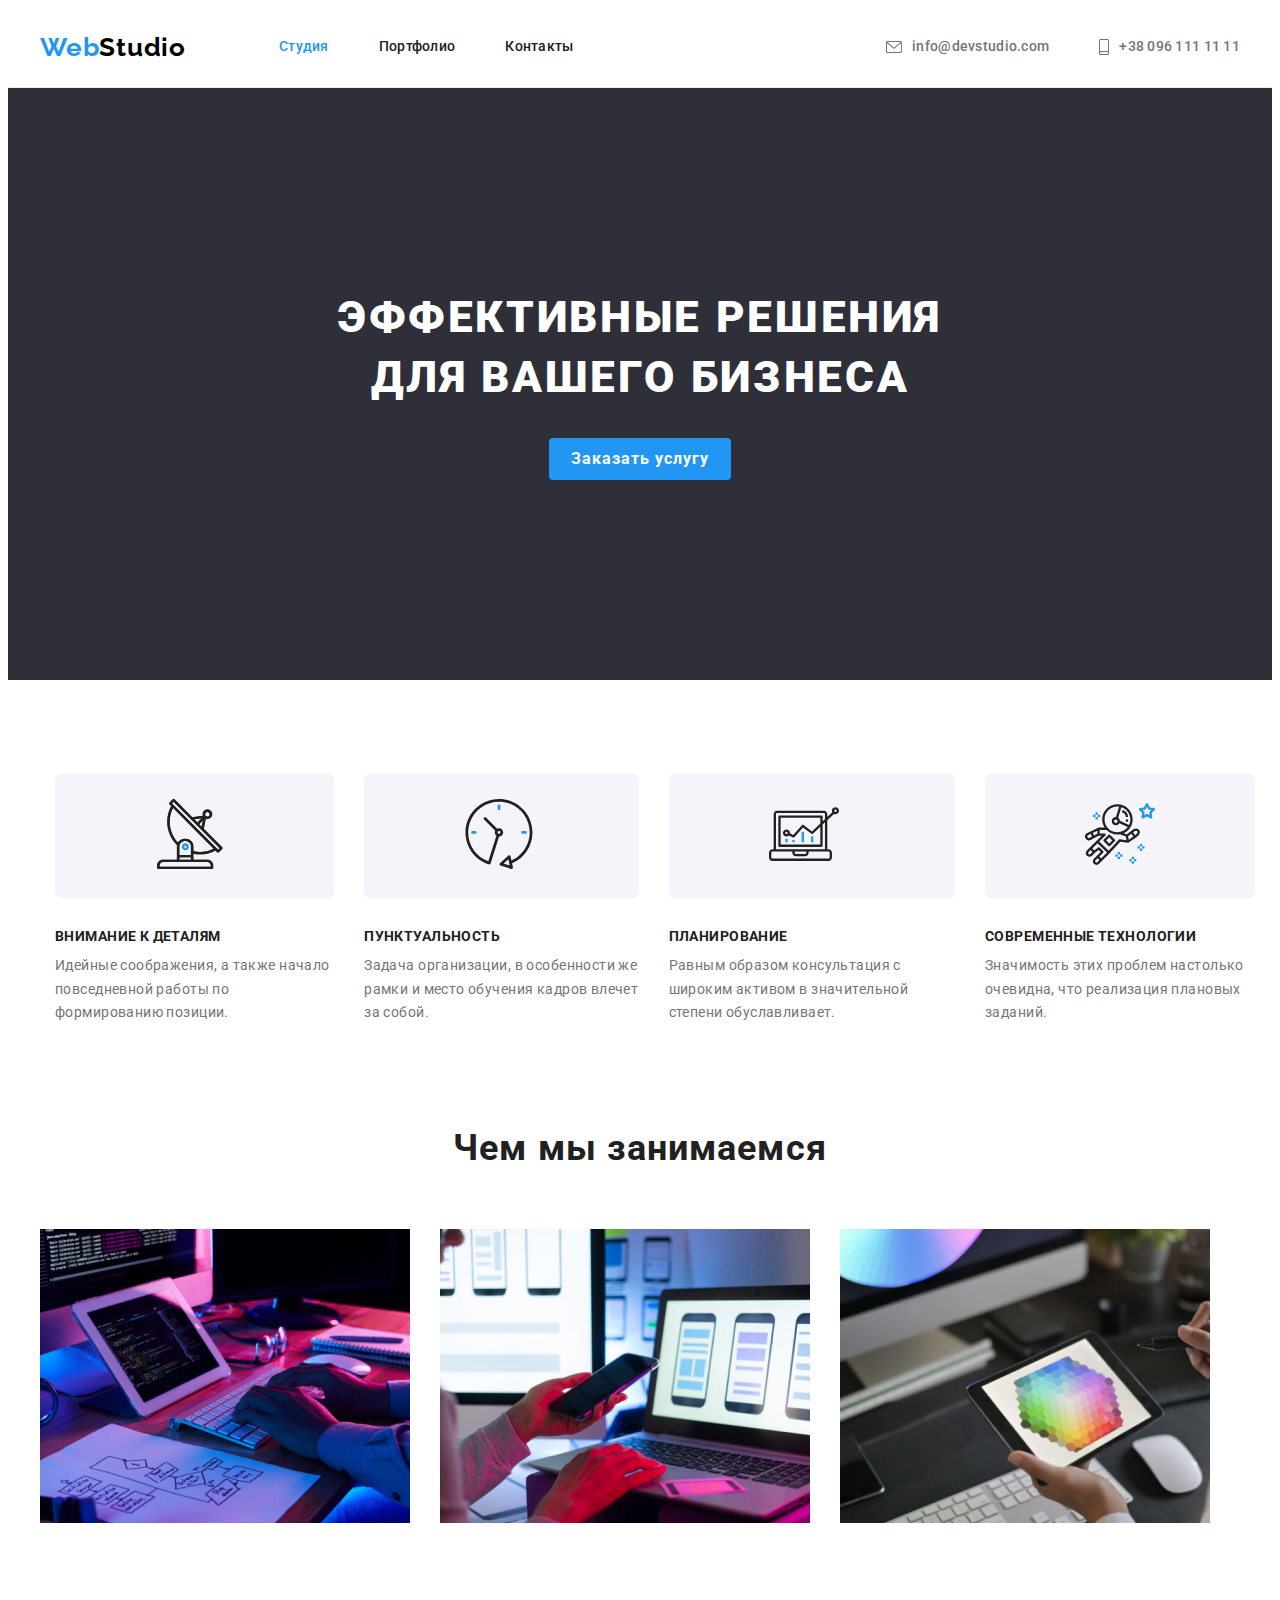
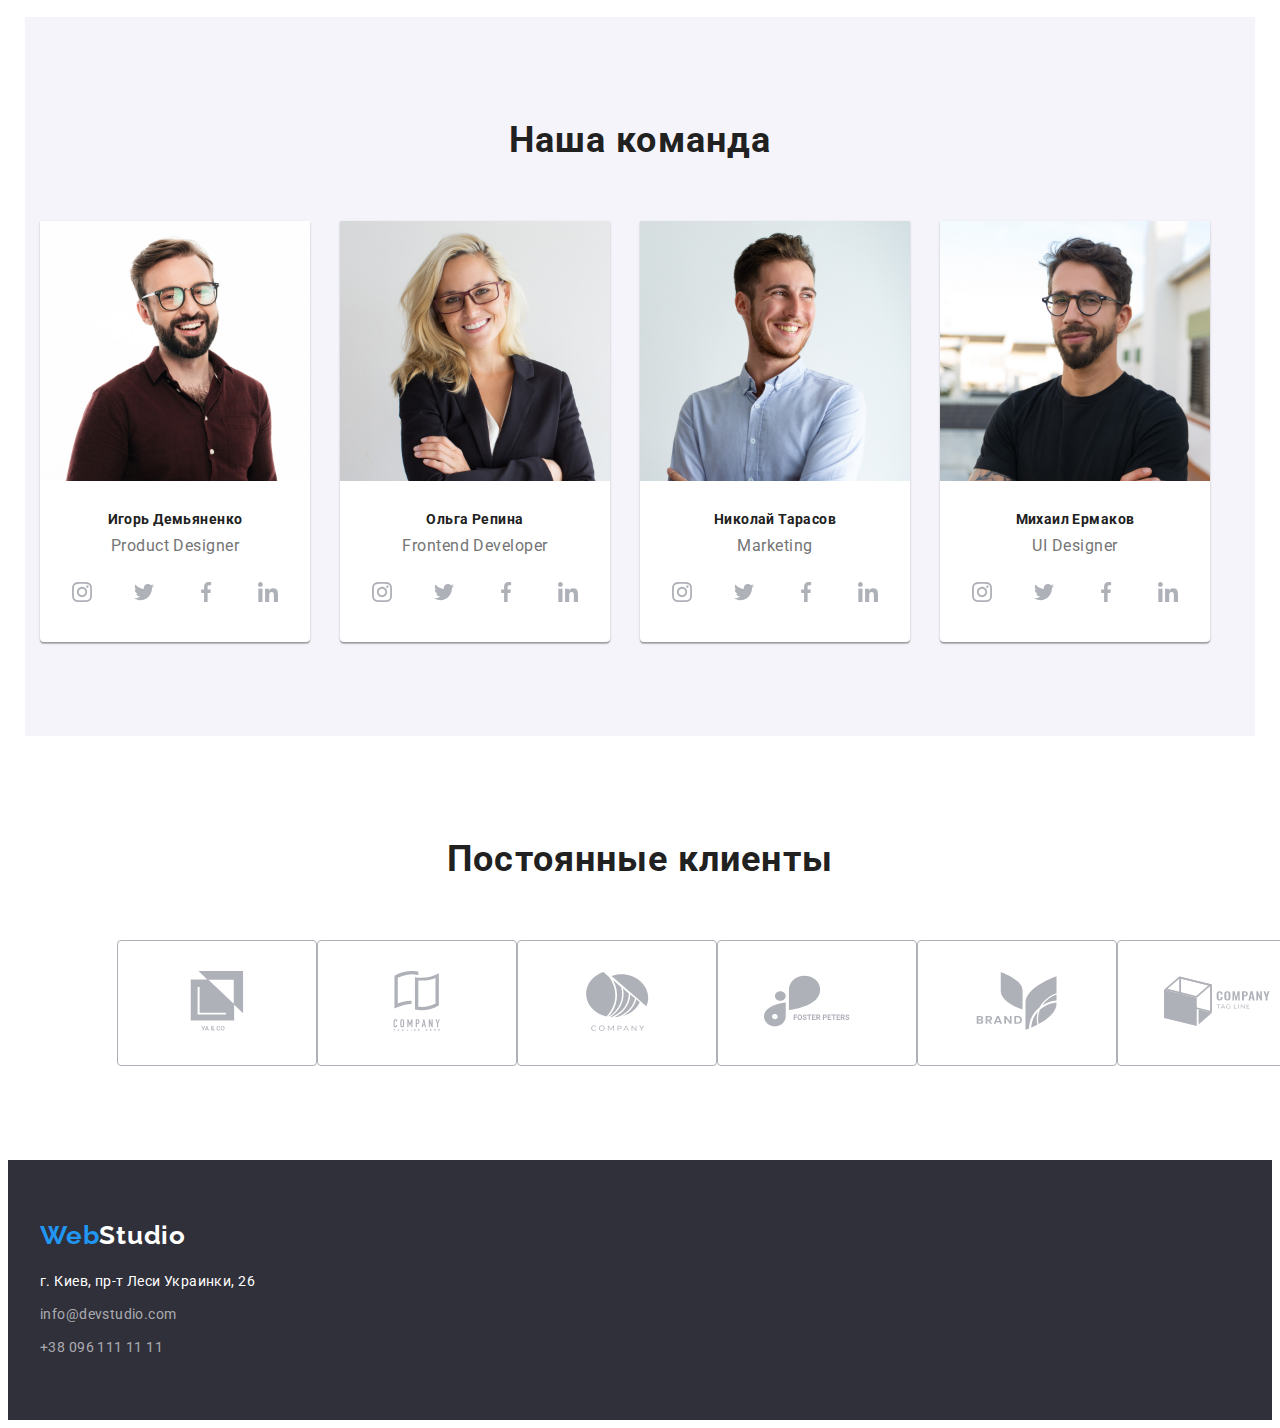
==== index.html @ 999c258c "24.05 Clients well" ====
<!DOCTYPE html>
<html lang="ru">
<head>
    <meta charset="UTF-8"/>
    <title>Test</title>
    <link
            rel="stylesheet"
            href="https://cdnjs.cloudflare.com/ajax/libs/modern-normalize/1.0.0/modern-normalize.min.css"
            integrity="sha512-ISS7cAi1PEhQ8jnbJpJZMd29NlhNj4AWYyLOSp2CE/CsHxTCu+r+t0D2yoJudVrd0/8fTVPUVDzY5Tvli75u/g=="
            crossorigin="anonymous"
    />
    <!-- Raleway and  Roboto-->
    <link rel="preconnect" href="https://fonts.gstatic.com">
    <link href="https://fonts.googleapis.com/css2?family=Raleway:wght@700&family=Roboto:wght@400;500;700;900&display=swap"
          rel="stylesheet">
    <link href="./css/style.css" rel="stylesheet"/>
</head>
<body>
<!--==============================HEADER===========================================-->
<!--<div class="first-background">-->
<header>
    <div class="header-flex container">
        <!--    <nav>-->
        <nav class="logo-and-nav">
            <a href="index.html" class="logo link">Web<span class="studio">Studio</span></a>
            <ul class="nav-ul">
                <li class="nav-ul-li">
                    <a href="" class="head link active">Студия</a>
                </li>
                <li class="nav-ul-li">
                    <a href="portfolio.html" class="head link">Портфолио</a>
                </li>
                <li class="nav-ul-li">
                    <a href="" class="head link">Контакты</a>
                </li>
            </ul>
        </nav>
        <!--    </nav>-->
        <ul class="ul-mail">
            <li class="nav-ul-li">
                <svg class="icon-m10" width="16" height="12">
                    <use href="./images/sprite.svg#icon-envelope"></use>
                </svg>
                <a href="mailto:info@devstudio.com" class="info link a-mail">
                    info@devstudio.com
                </a>
            </li>
            <li class="nav-ul-li">
                <svg class="icon-m10" width="10" height="16">
                    <use href="./images/sprite.svg#icon-smartphone"></use>
                </svg>
                <a href="tel:+38961111111" class="info link a-mob">
                    +38 096 111 11 11</a>
            </li>
        </ul>
    </div>
</header>
<!--==============================HEADER END===========================================-->
<!--==================================MAIN=============================================-->
<main>
    <section class="osnovnaya">
        <h1 class="osnovnaya-h1">ЭФФЕКТИВНЫЕ РЕШЕНИЯ ДЛЯ ВАШЕГО БИЗНЕСА</h1>
        <button class="button-osnov" type="button">Заказать услугу</button>
    </section>
        <section class="sec-chem-mi first-background container">
<!--            <div class="first-background pad">-->
            <ul class="chem-mi-ul container">
                <li class="chem-mi-li">
                    <div class="chem-mi-li-svg">
                    <svg width="70" height="70">
                        <use href="./images/sprite.svg#icon-antenna"></use>
                    </svg>
                    </div>
                    <h3 class="chem-mi-h3">Внимание к деталям</h3>
                    <p class="h3-text">
                        Идейные соображения, а также начало повседневной работы по
                        формированию позиции.
                    </p>
                </li>
                <li class="chem-mi-li">
                    <div class="chem-mi-li-svg">
                        <svg width="70" height="70">
                            <use href="./images/sprite.svg#icon-clock"></use>
                        </svg>
                    </div>
                    <h3 class="chem-mi-h3">Пунктуальность</h3>
                    <p class="h3-text">
                        Задача организации, в особенности же рамки и место обучения кадров
                        влечет за собой.
                    </p>
                </li>
                <li class="chem-mi-li">
                    <div class="chem-mi-li-svg">
                        <svg width="70" height="70">
                            <use href="./images/sprite.svg#icon-diagram"></use>
                        </svg>
                    </div>
                    <h3 class="chem-mi-h3">Планирование</h3>
                    <p class="h3-text">
                        Равным образом консультация с широким активом в значительной степени
                        обуславливает.
                    </p>
                </li>
                <li class="chem-mi-li">
                    <div class="chem-mi-li-svg">
                        <svg width="70" height="70">
                            <use href="./images/sprite.svg#icon-astronaut"></use>
                        </svg>
                    </div>
                    <h3 class="chem-mi-h3">Современные технологии</h3>
                    <p class="h3-text">
                        Значимость этих проблем настолько очевидна, что реализация плановых
                        заданий.
                    </p>
                </li>
            </ul>
        </section>
        <section class="o-rabote container">
            <h2 class="o-rabote-h2">Чем мы занимаемся</h2>
            <ul class="o-rabote-ul">
                <li class="o-rabote-li">
                    <img src="images/rab-1.jpg" alt="рабочий стол" width="370"/>
                </li>
                <li class="o-rabote-li">
                    <img src="images/rab-2.jpg" alt="мобильный" width="370"/>
                </li>
                <li class="o-rabote-li">
                    <img src="images/rab-3.jpg" alt="планшет" width="370"/>
                </li>
            </ul>
        </section>
    <section class="nasha-komanda container">
        <h2>Наша команда</h2>
        <ul class="nasha-komanda-ul">
            <li class="nasha-komanda-li">
                <img class="komanda-img" src="images/img%20(5).jpg" alt="1" width="270"/>
                <div class="nasha-komanda-li-div">
                    <h3 class="nasha-komanda-h3">Игорь Демьяненко</h3>
                    <p class="proffesia">Product Designer</p>
                    <div class="div-logo-link">
                        <a class="a-logo-link" href="">
                        <svg class="logo-link" width="20" height="20">
                            <use href="./images/sprite.svg#icon-instagram"></use>
                        </svg>
                        </a>
                        <a class="a-logo-link" href="">
                        <svg class="logo-link" width="20" height="20">
                            <use href="./images/sprite.svg#icon-twitter"></use>
                        </svg>
                        </a>
                        <a class="a-logo-link" href="">
                        <svg class="logo-link" width="20" height="20">>
                            <use href="./images/sprite.svg#icon-facebook"></use>
                        </svg>
                        </a>
                        <a class="a-logo-link" href="">
                        <svg class="logo-link" width="20" height="20">>
                            <use href="./images/sprite.svg#icon-linkedin"></use>
                        </svg>
                        </a>
                    </div>
                </div>
            </li>
            <li class="nasha-komanda-li">
                <img class="komanda-img" src="images/img%20(6).jpg" alt="2" width="270"/>
                <div class="nasha-komanda-li-div">
                    <h3 class="nasha-komanda-h3">Ольга Репина</h3>
                    <p class="proffesia">Frontend Developer</p>
                    <div class="div-logo-link">
                        <a class="a-logo-link" href="">
                            <svg class="logo-link" width="20" height="20">
                                <use href="./images/sprite.svg#icon-instagram"></use>
                            </svg>
                        </a>
                        <a class="a-logo-link" href="">
                            <svg class="logo-link" width="20" height="20">
                                <use href="./images/sprite.svg#icon-twitter"></use>
                            </svg>
                        </a>
                        <a class="a-logo-link" href="">
                            <svg class="logo-link" width="20" height="20">>
                                <use href="./images/sprite.svg#icon-facebook"></use>
                            </svg>
                        </a>
                        <a class="a-logo-link" href="">
                            <svg class="logo-link" width="20" height="20">>
                                <use href="./images/sprite.svg#icon-linkedin"></use>
                            </svg>
                        </a>
                    </div>
                </div>
            </li>
            <li class="nasha-komanda-li">
                <img class="komanda-img" src="images/img%20(7).jpg" alt="3" width="270px"/>
                <div class="nasha-komanda-li-div">
                    <h3 class="nasha-komanda-h3">Николай Тарасов</h3>
                    <p class="proffesia">Marketing</p>
                    <div class="div-logo-link">
                        <a class="a-logo-link" href="">
                            <svg class="logo-link" width="20" height="20">
                                <use href="./images/sprite.svg#icon-instagram"></use>
                            </svg>
                        </a>
                        <a class="a-logo-link" href="">
                            <svg class="logo-link" width="20" height="20">>
                                <use href="./images/sprite.svg#icon-twitter"></use>
                            </svg>
                        </a>
                        <a class="a-logo-link" href="">
                            <svg class="logo-link" width="20" height="20">
                                <use href="./images/sprite.svg#icon-facebook"></use>
                            </svg>
                        </a>
                        <a class="a-logo-link" href="">
                            <svg class="logo-link" width="20" height="20">>
                                <use href="./images/sprite.svg#icon-linkedin"></use>
                            </svg>
                        </a>
                    </div>
                </div>
            </li>
            <li class="nasha-komanda-li">
                <img class="komanda-img" src="images/img%20(8).jpg" alt="4" width="270px"/>
                <div class="nasha-komanda-li-div">
                    <h3 class="nasha-komanda-h3">Михаил Ермаков</h3>
                    <p class="proffesia">UI Designer</p>
                    <ul class="div-logo-link">
                        <li>
                        <a class="a-logo-link" href="">
                            <svg class="logo-link" width="20" height="20">
                                <use href="./images/sprite.svg#icon-instagram"></use>
                            </svg>
                        </a>
                        </li>
                        <li>
                        <a class="a-logo-link" href="">
                            <svg class="logo-link" width="20" height="20">>
                                <use href="./images/sprite.svg#icon-twitter"></use>
                            </svg>
                        </a>
                        </li>
                        <li>
                        <a class="a-logo-link" href="">
                            <svg class="logo-link" width="20" height="20">>
                                <use href="./images/sprite.svg#icon-facebook"></use>
                            </svg>
                        </a>
                        </li>
                        <li>
                        <a class="a-logo-link" href="">
                            <svg class="logo-link" width="20" height="20">>
                                <use href="./images/sprite.svg#icon-linkedin"></use>
                            </svg>
                        </a>
                        </li>
                    </ul>
                </div>
            </li>
        </ul>
    </section>
<!--========================Klienti===========================================    -->
    <section class="klienti">
        <h2>
            Постоянные клиенты
        </h2>
        <ul class="ul-klienti container">
            <li class="li-klienti">
                <a class="a-klienti" href="#">
                    <svg class="klient-svg" width="106" height="60">
                        <use href="./images/sprite.svg#icon-group"></use>
                    </svg>
                </a>
            </li>
            <li class="li-klienti">
                <a class="a-klienti" href="#">
                    <svg class="klient-svg" width="106" height="60">
                        <use href="./images/sprite.svg#icon-group-1"></use>
                    </svg>
                </a>
            </li>
            <li class="li-klienti">
                <a class="a-klienti" href="#">
                    <svg class="klient-svg" width="106" height="60">
                        <use href="./images/sprite.svg#icon-group-2"></use>
                    </svg>
                </a>
            </li>
            <li class="li-klienti">
                <a class="a-klienti" href="#">
                    <svg class="klient-svg" width="106" height="60">
                        <use href="./images/sprite.svg#icon-group-3"></use>
                    </svg>
                </a>
            </li>
            <li class="li-klienti">
                <a class="a-klienti" href="#">
                    <svg class="klient-svg" width="106" height="60">
                        <use href="./images/sprite.svg#icon-group-4"></use>
                    </svg>
                </a>
            </li>
            <li class="li-klienti">
                <a class="a-klienti" href="#">
                    <svg class="klient-svg" width="106" height="60">
                        <use href="./images/sprite.svg#icon-group-5"></use>
                    </svg>
                </a>
            </li>
        </ul>
    </section>
</main>
<!--==================================MAIN END=============================================-->
<!--===================================FOOTER==============================================-->
<footer>
    <div class="div-footer container">
        <a href="index.html" class="logo-foot link footer">Web<span class="studio-white">Studio</span></a>
        <address>г. Киев, пр-т Леси Украинки, 26</address>
        <ul>
            <li class="foot-a">
                <a class="mail link" href="mailto:info@devstudio.com">info@devstudio.com</a>
            </li>
            <li>
                <a class="tel link" href="tel:+38961111111">+38 096 111 11 11</a>
            </li>
        </ul>
    </div>
</footer>
<!--===================================FOOTER=END==========================================-->
</body>
</html>
---- css/style.css ----
:root {
    --sec-color: #212121;
    --hov-blue-color: #2196F3;
    --ther-white-color: #ffffff;
    --back-grey-color: #757575;
    --upper-text-transform: uppercase;
}

body {
    font-family: 'Roboto', sans-serif;
    color: var(--back-grey-color);
}

.first-background {
    background-color: var(--ther-white-color);
}

li {
    list-style-type: none;
}

h1,
h2,
h3,
p,
ul {
    margin: 0;
}

ul {
    padding-left: 0;
}

img {
    display: block;
}

.container {
    width: 1200px;
    margin-right: auto;
    margin-left: auto;
    padding: 0 15px;
}

.link {
    text-decoration: none;
}

.studio-white {
    color: var(--ther-white-color);
}

.border {
    border: 1px solid #ECECEC;
}

.border-main {
    width: 1600px;
    background-color: var(--ther-white-color);
}

/*Header*/
/*FLEX Header*/
header {
    background-color: var(--ther-white-color);
    border-bottom: 1px solid #ECECEC;
    padding: 24px 0;
}

.header-flex {
    display: flex;
    align-items: center;
}

.logo-and-nav {
    display: flex;
    align-items: center;
}

.nav-ul {
    display: flex;
}

.nav-ul-li:not(:last-child) {
    margin-right: 50px;
}
.nav-ul-li{
    display: flex;
    align-items: center;
    fill:currentColor;
}
.nav-ul-li:hover{
    fill: var(--hov-blue-color);
}
.icon-m10{
    margin-right: 10px;
}

.ul-mail {
    display: flex;
    margin-left: auto;
}


/*END Flex Header*/
.logo {
    font-family: Raleway;
    font-weight: bold;
    font-size: 26px;
    line-height: 1.19;
    letter-spacing: 0.03em;
    color: #2196F3;
    margin-right: 93px;
}

.studio {
    font-weight: bold;
    font-size: 26px;
    line-height: 1.19;
    letter-spacing: 0.03em;
    color: black;
}

.head {
    font-weight: 500;
    font-size: 14px;
    line-height: 1.14;
    letter-spacing: 0.02em;
    color: var(--sec-color);
}

.head:hover,
.head:focus {
    color: #2196F3;
}

.info {
    font-weight: 500;
    font-size: 14px;
    line-height: 1.14;
    letter-spacing: 0.02em;
    color: var(--back-grey-color);
}

.info:hover,
.info:focus {
    color: #2196F3;
}

/*main*/
.osnovnaya {
    background-image: url("../images/overlay.png"),url(../images/hero-back.jpg);
    background-color: #2F303A;
    max-width: 1600px;
    text-align: center;
    padding: 200px 0;
    margin-left: auto;
    margin-right: auto;
}

.osnovnaya-h1 {
    width: 696px;
    margin: 0 auto 30px auto;
    font-size: 44px;
    font-weight: 900;
    line-height: 1.36;
    letter-spacing: 0.06em;
    text-align: center;
    color: var(--ther-white-color);
}

h2 {
    font-weight: bold;
    font-size: 36px;
    line-height: 1.66;
    letter-spacing: 0.03em;
    color: var(--sec-color);
}

h3 {
    font-weight: bold;
    font-size: 14px;
    line-height: 16px;
    letter-spacing: 0.03em;
    color: var(--sec-color);
}

.button-osnov {
    cursor: pointer;
    background: #2196F3;
    border-radius: 4px;
    font-weight: bold;
    color: var(--ther-white-color);
    font-family: inherit;
    font-size: 16px;
    line-height: 1.875;
    letter-spacing: 0.06em;
    border: 0;
    padding: 6px 22px;
}

.butt-zak {
    font-size: 16px;
    font-weight: bold;
    color: var(--ther-white-color);
    font-family: inherit;
}


.sec-chem-mi {
    padding-top: 94px;
    padding-bottom: 94px;
}

.chem-mi-ul {
    display: flex;
}

.chem-mi-li:not(:last-child) {
    margin-right: 30px;
}
.chem-mi-li-svg{
    padding: 25px 100px ;
    background-color: #F5F4FA;
    border-radius: 5px;
    margin-bottom: 30px;
}
.chem-mi-h3 {
    text-transform: var(--upper-text-transform);
    margin-bottom: 10px;
}

h2 {
    text-align: center;
    margin-top: 0;
    margin-bottom: 50px;
}

.o-rabote-ul {
    display: flex;
    padding-bottom: 94px;
}

.o-rabote-li:not(:last-child) {
    margin-right: 30px;
}

.h3-text {
    font-size: 14px;
    line-height: 1.71;
    letter-spacing: 0.03em;
}

.nasha-komanda {
    background: #F5F4FA;
    padding-bottom: 94px;
    padding-top: 94px;
}

.nasha-komanda-ul {
    display: flex;
    flex-wrap: wrap;
    margin-top: -30px;
    margin-left: -30px;
}

.nasha-komanda-li {
    background: var(--ther-white-color);
    box-shadow: 0 1px 3px rgba(0, 0, 0, 0.12), 0 1px 1px rgba(0, 0, 0, 0.14), 0 2px 1px rgba(0, 0, 0, 0.2);
    border-radius: 0 0 4px 4px;
    margin-top: 30px;
    margin-left: 30px;
}

.nasha-komanda-li-div {
    text-align: center;
    padding: 30px 0;
}

.nasha-komanda-h3 {
    margin-bottom: 10px;
}
.div-logo-link{
    display: flex;
    justify-content: space-evenly;
    align-items: center;
}
.logo-link{
    display: flex;
    fill: #AFB1B8;
}

.a-logo-link{
    display: flex;
    border-radius: 50%;
    width: 40px;
    height: 40px;
    align-items: center;
    justify-content: center;

}
.a-logo-link:hover,
.a-logo-link:focus{
    background-color: #2196F3;
}
.a-logo-link:hover svg {
    fill: #ffffff;
}


.proffesia {
    font-size: 16px;
    line-height: 1.18;
    /*text-align: center;*/
    letter-spacing: 0.03em;
    color: var(--back-grey-color);
    margin-bottom: 16px;
}
/*=================================Klienti==============================================*/
.klienti{
    padding: 94px;
}

.ul-klienti {
    display: flex;
    justify-content: space-between;
}
.li-klienti{
    width: 170px;
    height: 92px;
    border: 1px solid #AFB1B8;
    border-radius: 4px;
    padding: 16px 32px;
    display: flex;
    align-items: center;
    justify-content: center;
}
.li-klienti:hover svg {
    fill: var(--hov-blue-color);
}
.li-klienti:hover{
    border-color: var(--hov-blue-color);
}
.a-klienti {
    fill:#AFB1B8;
}

/*=================================Porfolio.html==============================================*/

.portfolio-main {
    padding: 94px 15px;
    width: 1200px;
    margin: 0 auto;
    background-color: var(--ther-white-color);
}

.active {
    color: var(--hov-blue-color);
}

/*section -work*/

.work-select {
    background: #F5F4FA;
    border-radius: 4px;
}

.work-select-button {
    border-radius: 4px;
    padding: 6px 22px;
    border: none;
    font-family: inherit;
    font-style: normal;
    font-weight: 500;
    font-size: 16px;
    line-height: 1.62;
    text-align: center;
    letter-spacing: 0.03em;
    color: #212121;
}

.work-select-button:hover,
.work-select-button:focus {
    background: #2196F3;
    box-shadow: 0 3px 1px rgba(0, 0, 0, 0.1), 0 1px 2px rgba(0, 0, 0, 0.08), 0 2px 2px rgba(0, 0, 0, 0.12);
    color: var(--ther-white-color);
    text-decoration: none;
}

.work-ul {
    display: flex;
    justify-content: center;
    /*width: 611px;*/
    margin: 0 auto 50px;
    /*text-align: center;*/
}

.work-select:not(:last-child) {
    margin-right: 8px;
}

.ul-primeri-rabot {
    display: flex;
    flex-wrap: wrap;
    margin-left: -30px;
    margin-top: -30px;
}

.li-primeri-rabot {
    margin-left: 30px;
    margin-top: 30px;


}

.li-primeri-rabot-text {
    padding: 20px 24px;
    border: 1px solid #EEEEEE;
    border-top: none;
}

.port-h3 {
    font-weight: bold;
    font-size: 18px;
    line-height: 2;
    letter-spacing: 0.06em;
}

.port-p {
    font-size: 16px;
    line-height: 1.87;
    letter-spacing: 0.03em;
}

/*=============================FOOTER==========================================================*/
footer {
    background-color: #2F303A;
    padding: 60px 0;
}

.div-footer {
    padding:0 15px;
}

.footer {
    display: inline-block;
    margin-bottom: 20px;
}

address {
    font-style: normal;
    font-size: 14px;
    line-height: 1.71;
    letter-spacing: 0.03em;
    color: var(--ther-white-color);
    margin-bottom: 9px;
}

.mail, .tel {
    font-size: 14px;
    line-height: 1.71;
    letter-spacing: 0.03em;
    color: rgba(255, 255, 255, 0.6);
}

.foot-a {
    margin-bottom: 9px;
}
.logo-foot {
    font-family: Raleway;
    font-weight: bold;
    font-size: 26px;
    line-height: 1.19;
    letter-spacing: 0.03em;
    color: #2196F3;
}
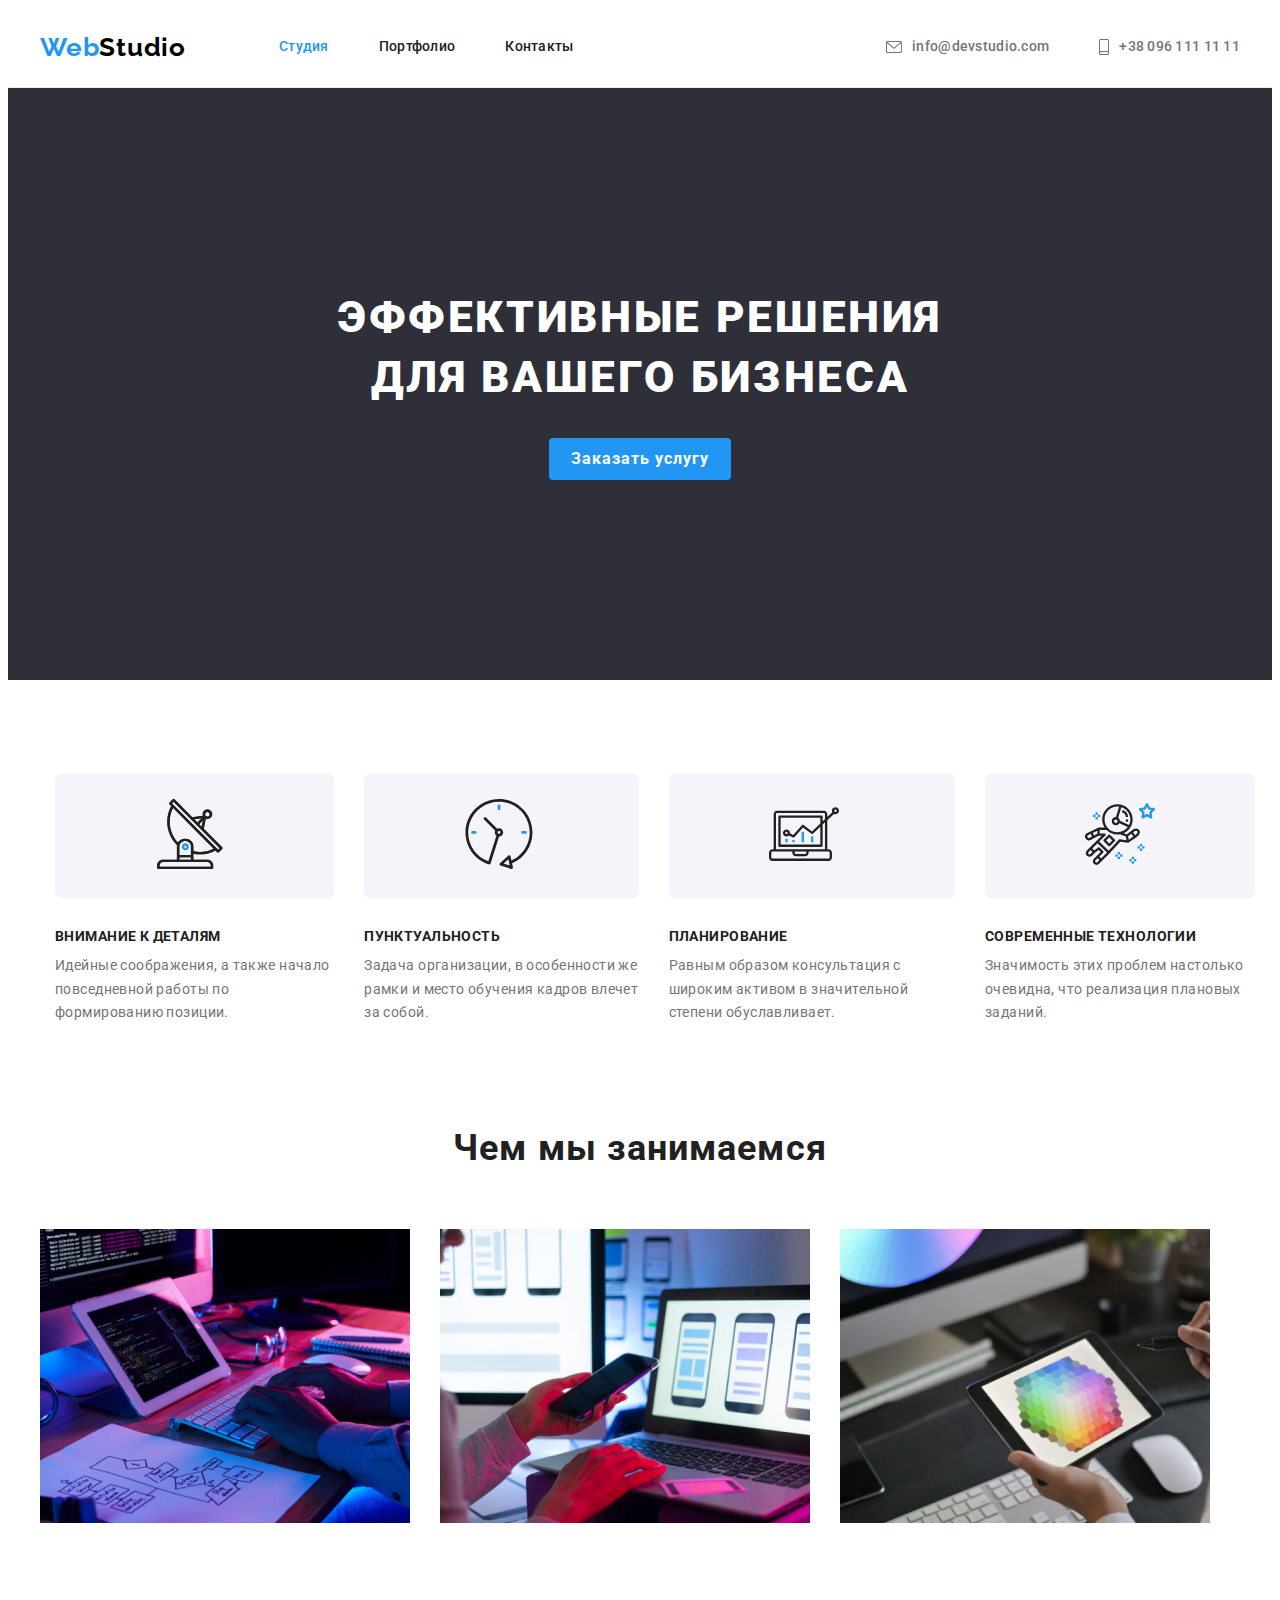
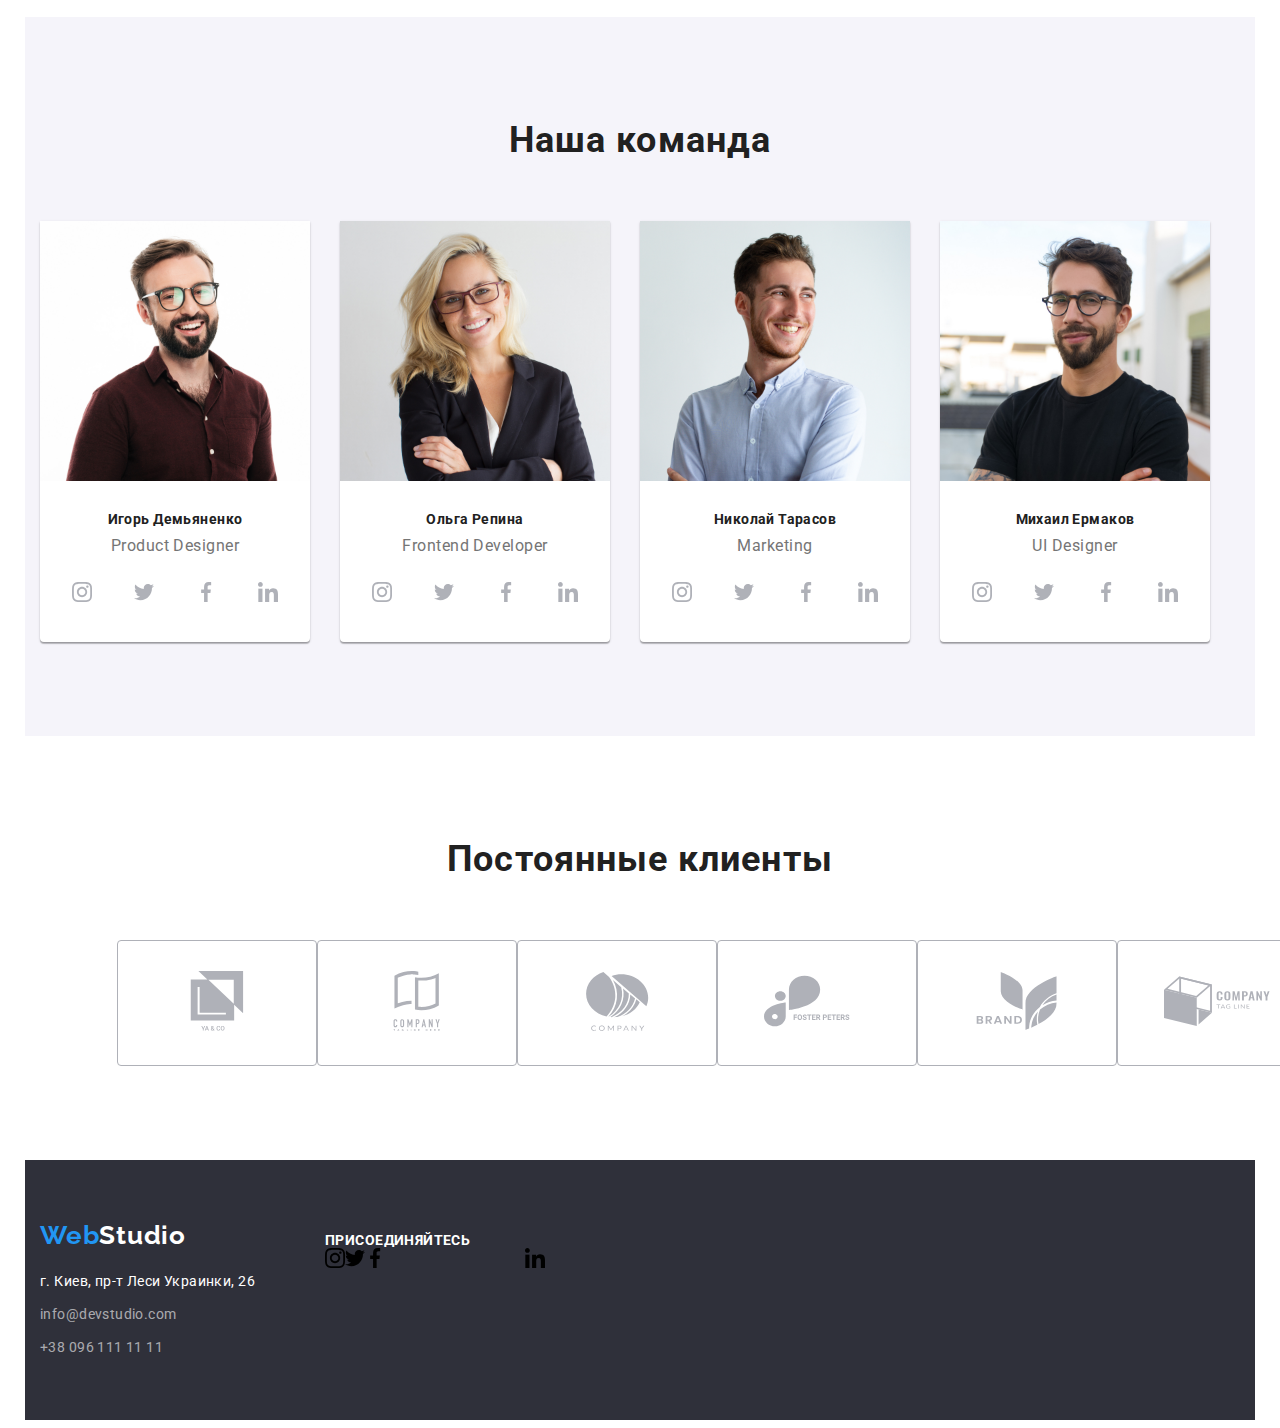
==== commit 2620ddcd: "foot2" ====
--- a/index.html
+++ b/index.html
@@ -312,7 +312,7 @@
 <!--==================================MAIN END=============================================-->
 <!--===================================FOOTER==============================================-->
 <footer>
-    <div class="div-footer container">
+    <div class="div-footer ">
         <a href="index.html" class="logo-foot link footer">Web<span class="studio-white">Studio</span></a>
         <address>г. Киев, пр-т Леси Украинки, 26</address>
         <ul>
@@ -324,6 +324,41 @@
             </li>
         </ul>
     </div>
+    <div class="foot-connect">
+        <p class="text-pris">
+            присоединяйтесь
+        </p>
+        <ul class="div-logo-link">
+            <li>
+                <a class="foot-a-logo" href="">
+                    <svg class="foot-a-logo" width="20" height="20">
+                        <use href="./images/sprite.svg#icon-instagram"></use>
+                    </svg>
+                </a>
+            </li>
+            <li>
+                <a class="foot-a-logo" href="">
+                    <svg class="foot-svg-logo" width="20" height="20">>
+                        <use href="./images/sprite.svg#icon-twitter"></use>
+                    </svg>
+                </a>
+            </li>
+            <li>
+                <a class="foot-a-logo" href="">
+                    <svg class="foot-a-logo" width="20" height="20">>
+                        <use href="./images/sprite.svg#icon-facebook"></use>
+                    </svg>
+                </a>
+            </li>
+            <li>
+                <a class="foot-a-logo" href="">
+                    <svg class="foot-a-logo width="20" height="20">>
+                        <use href="./images/sprite.svg#icon-linkedin"></use>
+                    </svg>
+                </a>
+            </li>
+        </ul>
+    </div>
 </footer>
 <!--===================================FOOTER=END==========================================-->
 </body>
--- a/css/style.css
+++ b/css/style.css
@@ -435,11 +435,16 @@
 /*=============================FOOTER==========================================================*/
 footer {
     background-color: #2F303A;
-    padding: 60px 0;
+    padding: 60px 15px;
+    display: flex;
+    width: 1200px;
+    margin-left: auto;
+    margin-right: auto;
+
 }
 
 .div-footer {
-    padding:0 15px;
+    margin-right: 70px;
 }
 
 .footer {
@@ -473,4 +478,15 @@
     line-height: 1.19;
     letter-spacing: 0.03em;
     color: #2196F3;
+}
+.text-pris{
+    color: #ffffff;
+    font-size: 14px;
+    font-weight: bold;
+    line-height: 16px;
+    letter-spacing: 0.03em;
+    text-transform: uppercase;
+}
+.foot-connect{
+    margin-top: 12px;
 }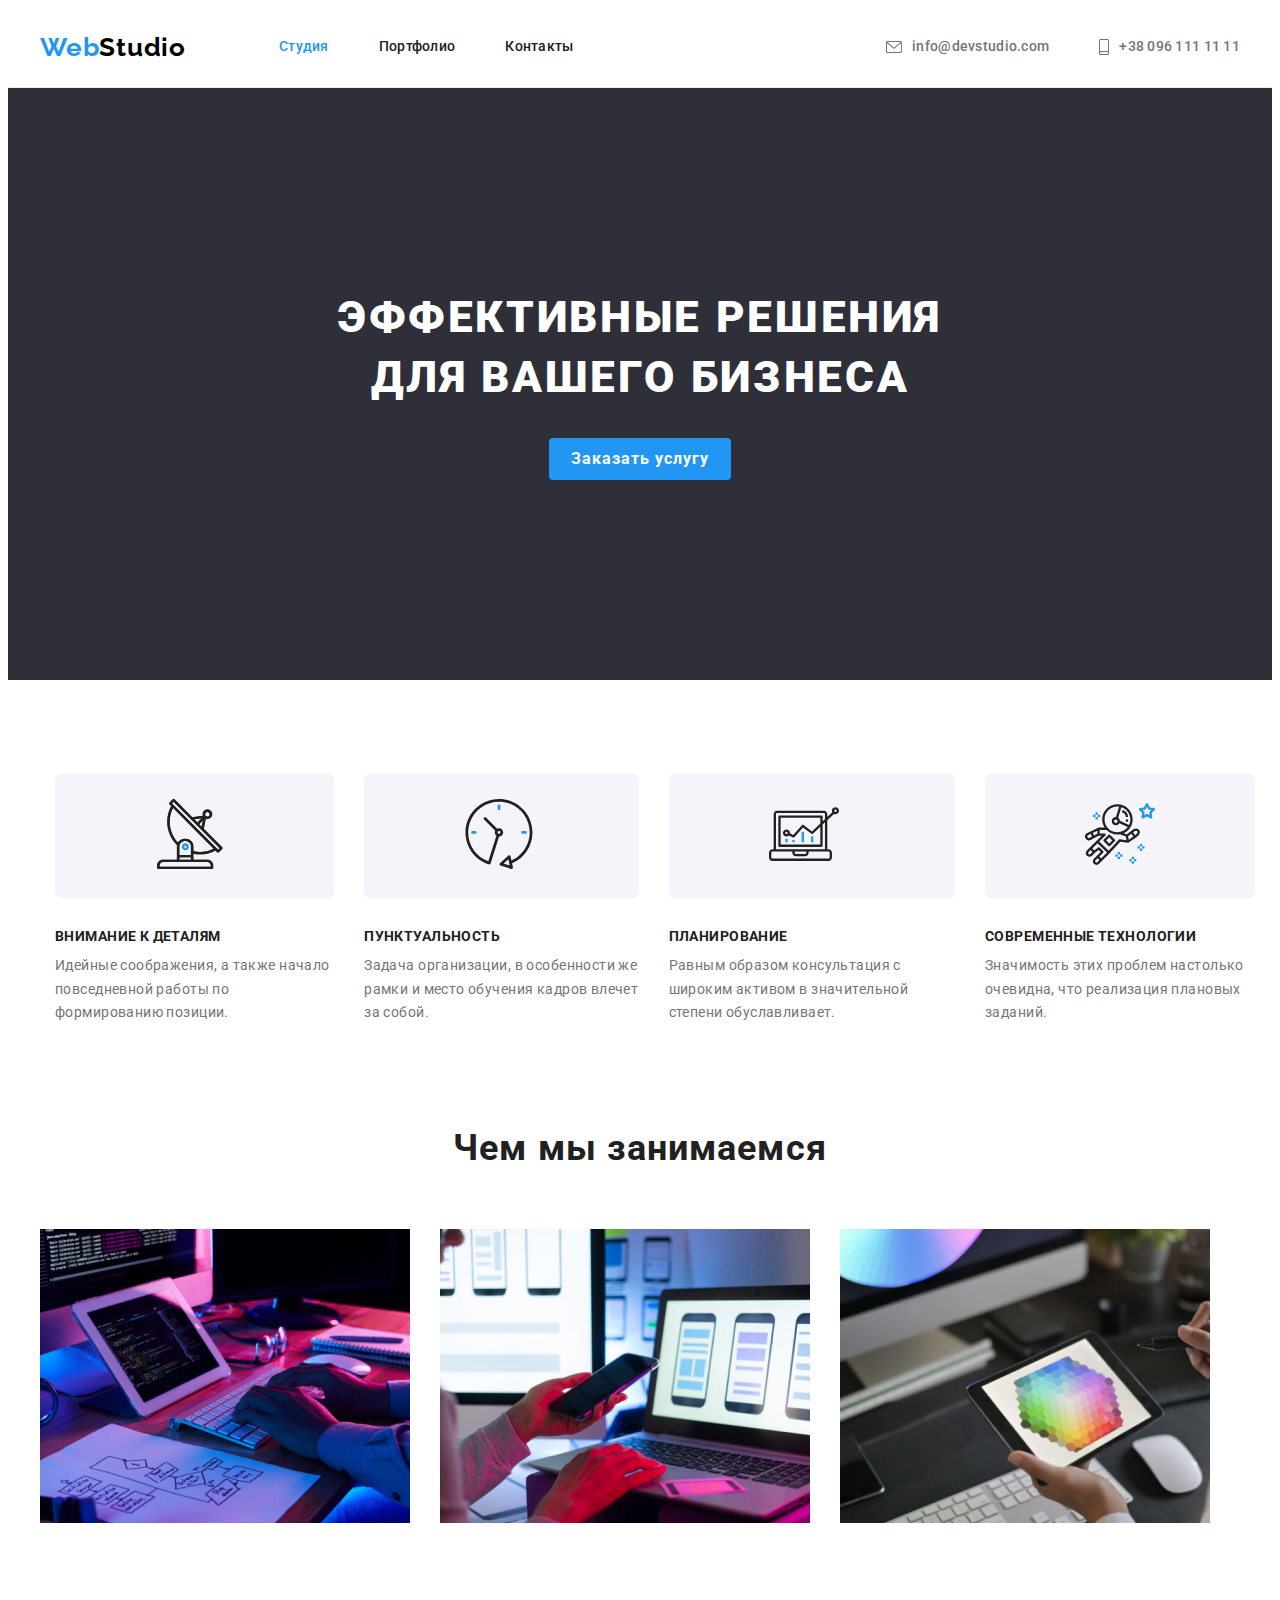
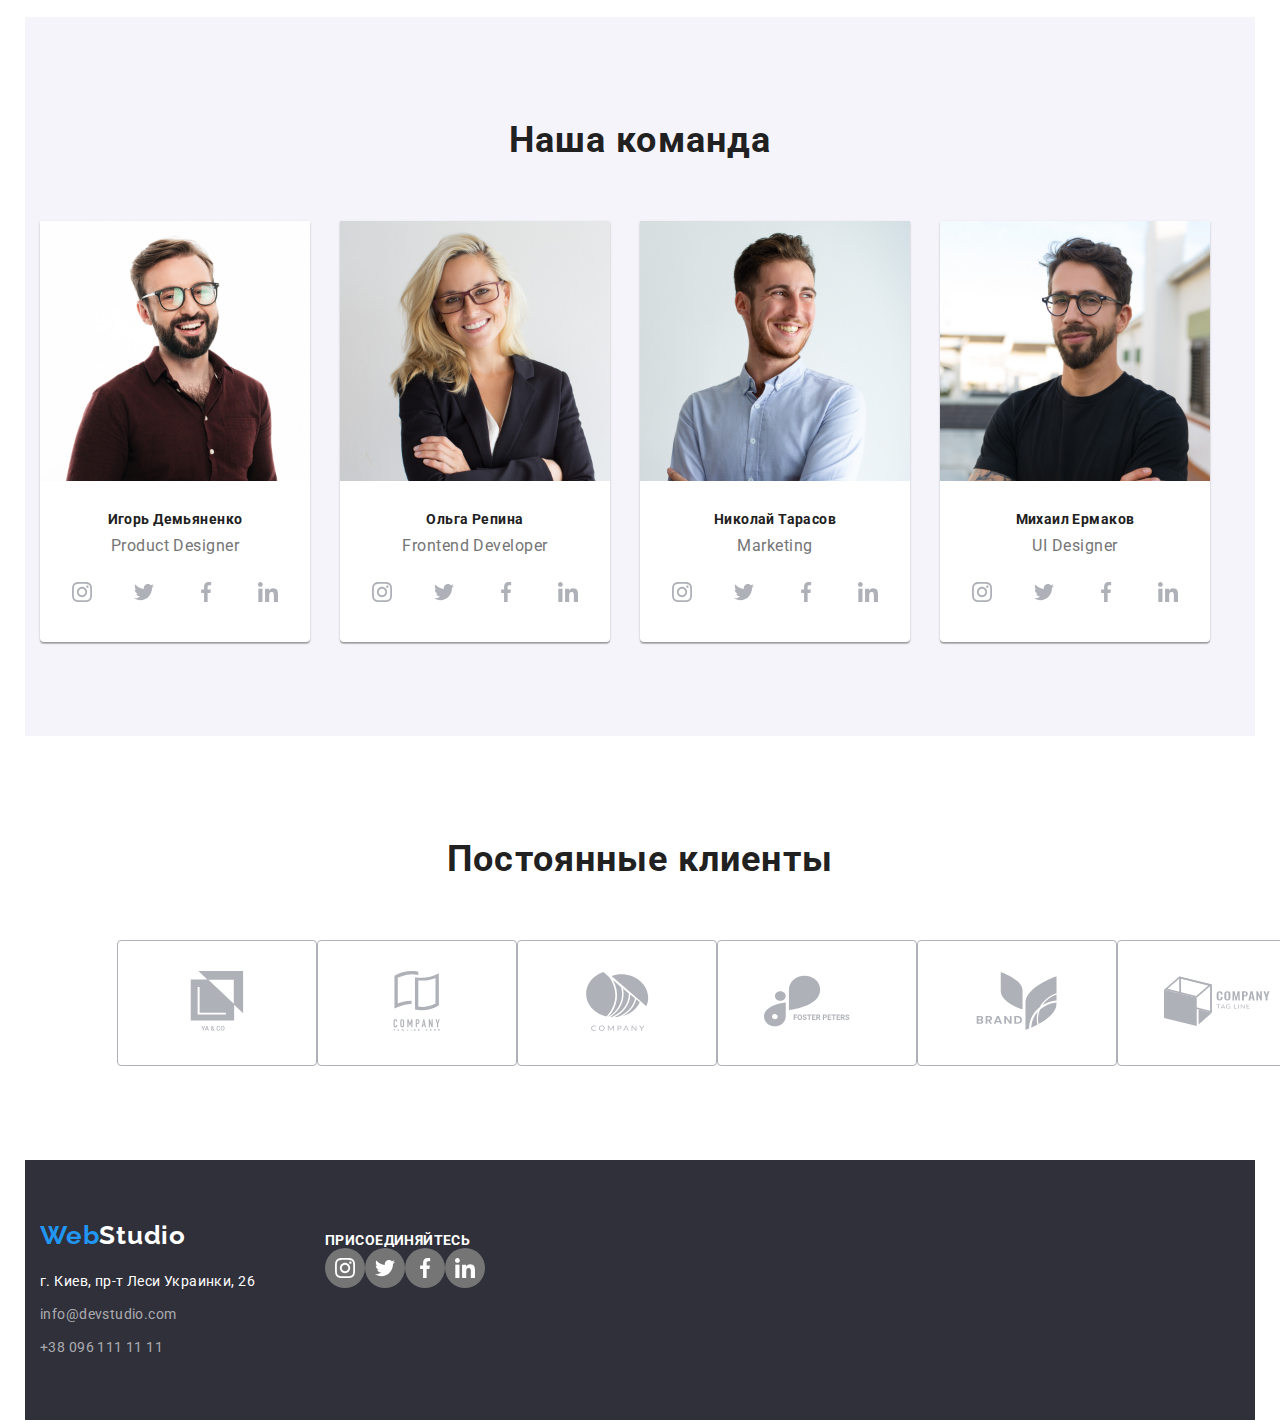
==== commit 1c7319fb: "foot4" ====
--- a/index.html
+++ b/index.html
@@ -234,14 +234,14 @@
                         </li>
                         <li>
                         <a class="a-logo-link" href="">
-                            <svg class="logo-link" width="20" height="20">>
+                            <svg class="logo-link" width="20" height="20">
                                 <use href="./images/sprite.svg#icon-twitter"></use>
                             </svg>
                         </a>
                         </li>
                         <li>
                         <a class="a-logo-link" href="">
-                            <svg class="logo-link" width="20" height="20">>
+                            <svg class="logo-link" width="20" height="20">
                                 <use href="./images/sprite.svg#icon-facebook"></use>
                             </svg>
                         </a>
@@ -330,29 +330,29 @@
         </p>
         <ul class="div-logo-link">
             <li>
-                <a class="foot-a-logo" href="">
-                    <svg class="foot-a-logo" width="20" height="20">
+                <a class="a-logo-foot" href="">
+                    <svg class="a-logo-foot-svg" width="20" height="20">
                         <use href="./images/sprite.svg#icon-instagram"></use>
                     </svg>
                 </a>
             </li>
             <li>
-                <a class="foot-a-logo" href="">
-                    <svg class="foot-svg-logo" width="20" height="20">>
+                <a class="a-logo-foot" href="">
+                    <svg class="a-logo-foot-svg" width="20" height="20">
                         <use href="./images/sprite.svg#icon-twitter"></use>
                     </svg>
                 </a>
             </li>
             <li>
-                <a class="foot-a-logo" href="">
-                    <svg class="foot-a-logo" width="20" height="20">>
+                <a class="a-logo-foot" href="">
+                    <svg class="a-logo-foot-svg" width="20" height="20">
                         <use href="./images/sprite.svg#icon-facebook"></use>
                     </svg>
                 </a>
             </li>
             <li>
-                <a class="foot-a-logo" href="">
-                    <svg class="foot-a-logo width="20" height="20">>
+                <a class="a-logo-foot" href="">
+                    <svg class="a-logo-foot-svg" width="20" height="20">
                         <use href="./images/sprite.svg#icon-linkedin"></use>
                     </svg>
                 </a>
--- a/css/style.css
+++ b/css/style.css
@@ -297,7 +297,6 @@
     height: 40px;
     align-items: center;
     justify-content: center;
-
 }
 .a-logo-link:hover,
 .a-logo-link:focus{
@@ -489,4 +488,25 @@
 }
 .foot-connect{
     margin-top: 12px;
+}
+.a-logo-foot{
+    display: flex;
+    border-radius: 50%;
+    width: 40px;
+    height: 40px;
+    align-items: center;
+    justify-content: center;
+    background-color: #757575;
+}
+.a-logo-foot:hover,
+.a-logo-foot:focus{
+    background-color: #2196F3;
+}
+.a-logo-foot:hover svg {
+    fill: var(--ther-white-color);
+}
+.a-logo-foot-svg{
+    display: flex;
+    fill: var(--ther-white-color);
+
 }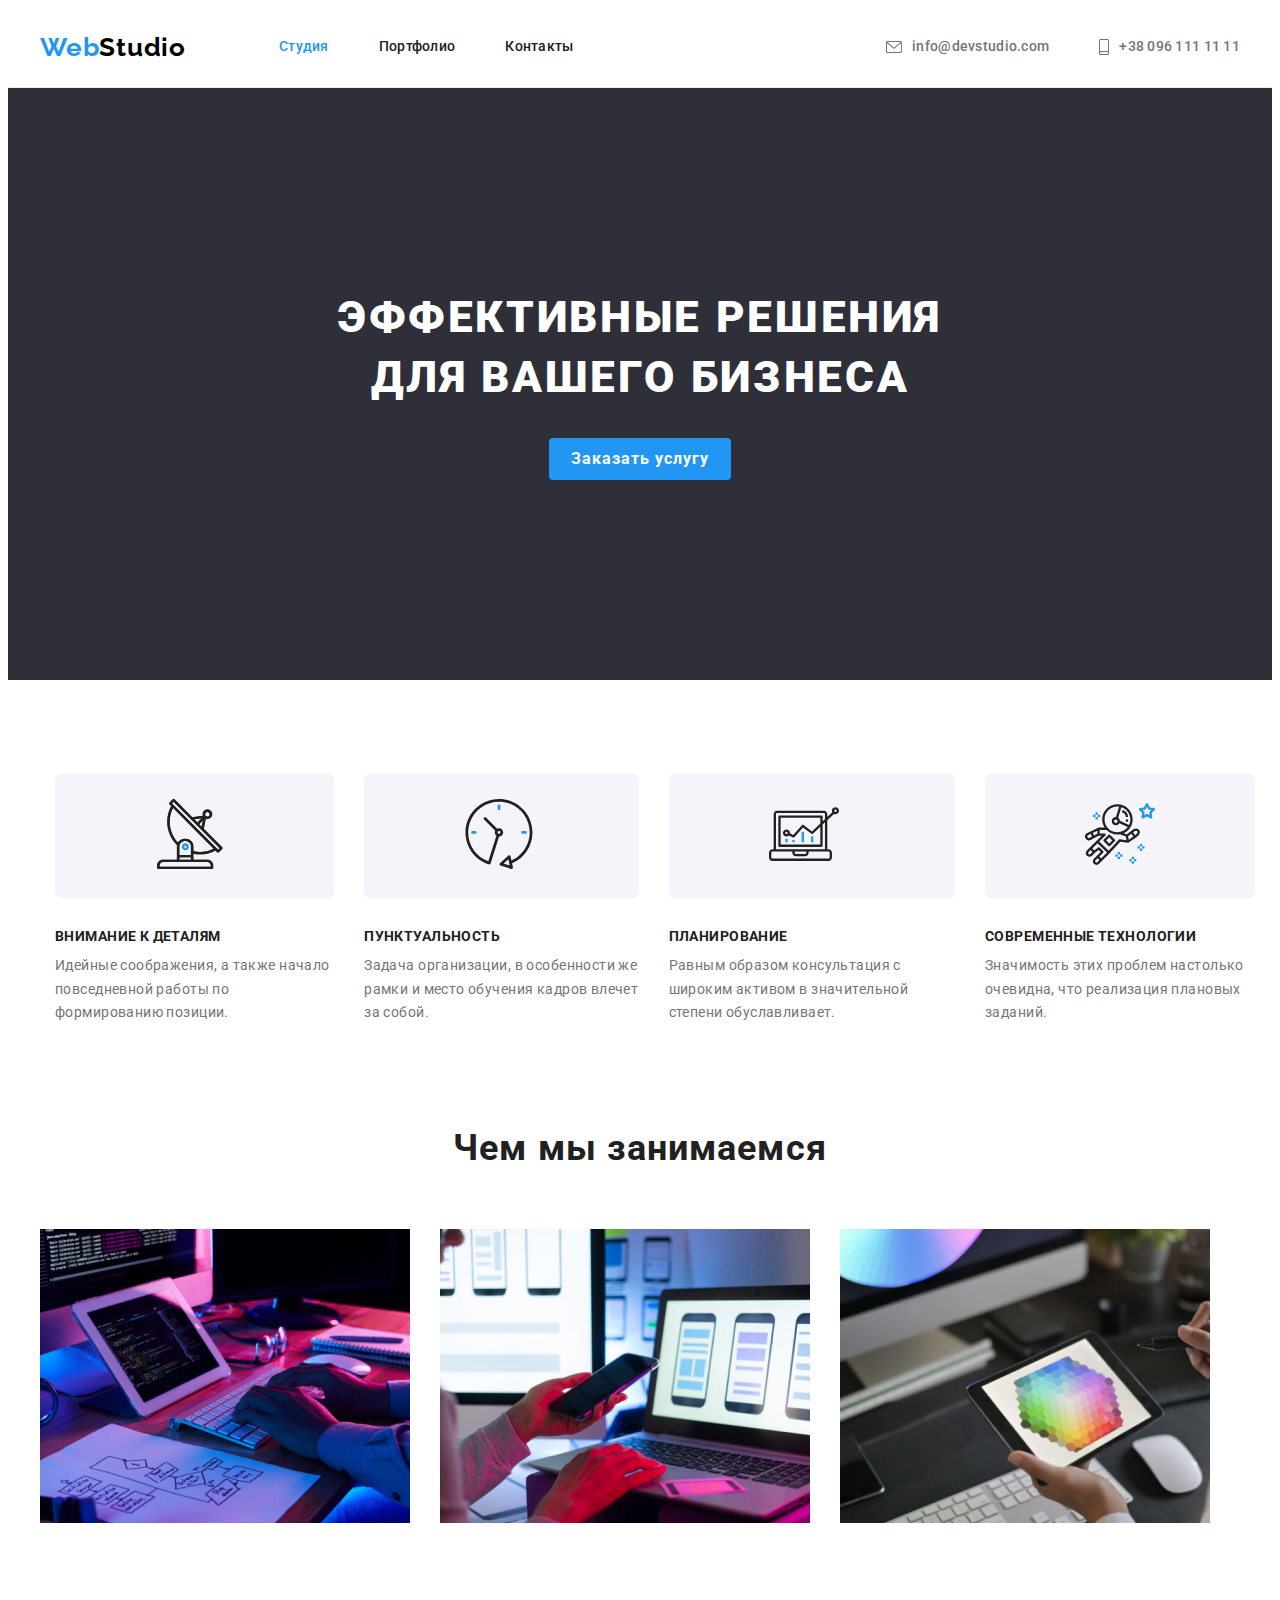
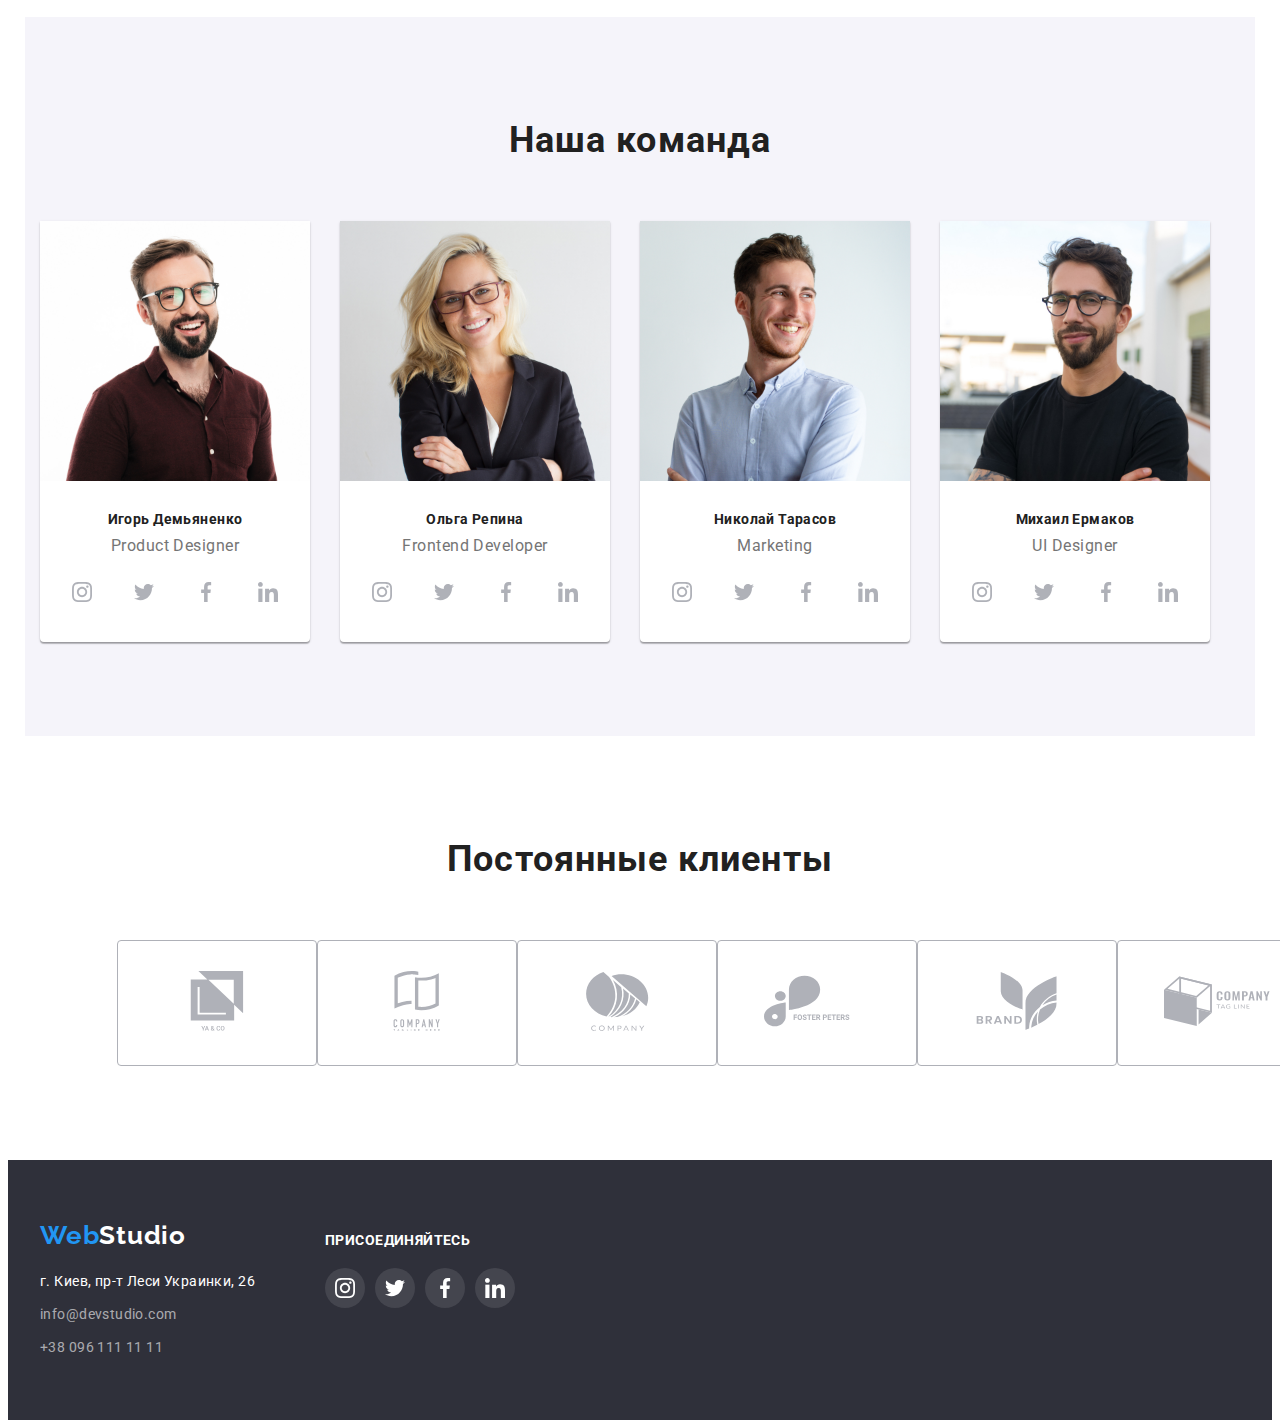
==== commit e3eb40db: "foot final" ====
--- a/index.html
+++ b/index.html
@@ -312,6 +312,7 @@
 <!--==================================MAIN END=============================================-->
 <!--===================================FOOTER==============================================-->
 <footer>
+    <section class="foot">
     <div class="div-footer ">
         <a href="index.html" class="logo-foot link footer">Web<span class="studio-white">Studio</span></a>
         <address>г. Киев, пр-т Леси Украинки, 26</address>
@@ -329,28 +330,28 @@
             присоединяйтесь
         </p>
         <ul class="div-logo-link">
-            <li>
+            <li class="foot-li">
                 <a class="a-logo-foot" href="">
                     <svg class="a-logo-foot-svg" width="20" height="20">
                         <use href="./images/sprite.svg#icon-instagram"></use>
                     </svg>
                 </a>
             </li>
-            <li>
+            <li class="foot-li">
                 <a class="a-logo-foot" href="">
                     <svg class="a-logo-foot-svg" width="20" height="20">
                         <use href="./images/sprite.svg#icon-twitter"></use>
                     </svg>
                 </a>
             </li>
-            <li>
+            <li class="foot-li">
                 <a class="a-logo-foot" href="">
                     <svg class="a-logo-foot-svg" width="20" height="20">
                         <use href="./images/sprite.svg#icon-facebook"></use>
                     </svg>
                 </a>
             </li>
-            <li>
+            <li class="foot-li">
                 <a class="a-logo-foot" href="">
                     <svg class="a-logo-foot-svg" width="20" height="20">
                         <use href="./images/sprite.svg#icon-linkedin"></use>
@@ -359,6 +360,7 @@
             </li>
         </ul>
     </div>
+    </section>
 </footer>
 <!--===================================FOOTER=END==========================================-->
 </body>
--- a/css/style.css
+++ b/css/style.css
@@ -432,14 +432,15 @@
 }
 
 /*=============================FOOTER==========================================================*/
-footer {
+footer{
     background-color: #2F303A;
+}
+.foot {
     padding: 60px 15px;
     display: flex;
     width: 1200px;
     margin-left: auto;
     margin-right: auto;
-
 }
 
 .div-footer {
@@ -479,12 +480,13 @@
     color: #2196F3;
 }
 .text-pris{
-    color: #ffffff;
+    color: var(--ther-white-color);
     font-size: 14px;
     font-weight: bold;
     line-height: 16px;
     letter-spacing: 0.03em;
     text-transform: uppercase;
+    margin-bottom: 20px;
 }
 .foot-connect{
     margin-top: 12px;
@@ -496,11 +498,11 @@
     height: 40px;
     align-items: center;
     justify-content: center;
-    background-color: #757575;
+    background: rgba(255, 255, 255, 0.1);
 }
 .a-logo-foot:hover,
 .a-logo-foot:focus{
-    background-color: #2196F3;
+    background-color: var(--hov-blue-color);
 }
 .a-logo-foot:hover svg {
     fill: var(--ther-white-color);
@@ -508,5 +510,7 @@
 .a-logo-foot-svg{
     display: flex;
     fill: var(--ther-white-color);
-
+}
+.foot-li:not(:last-child){
+    margin-right: 10px;
 }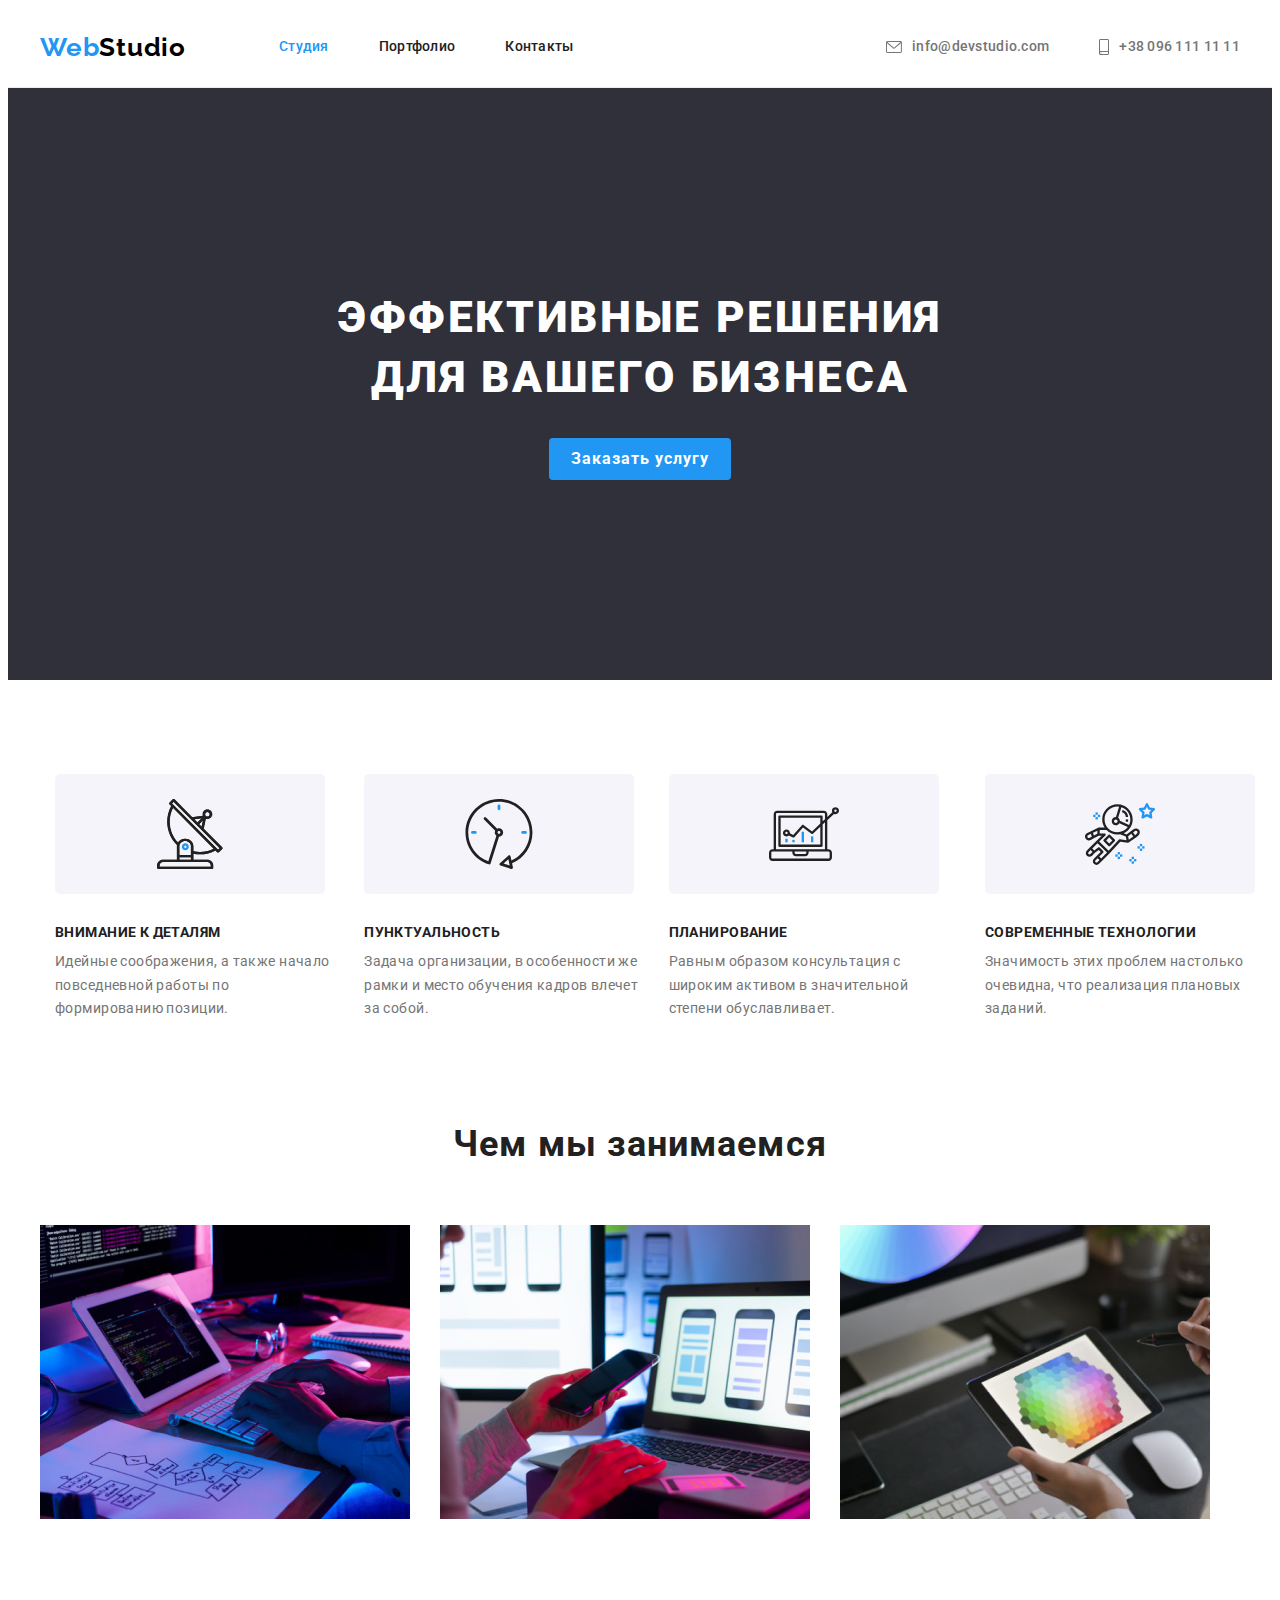
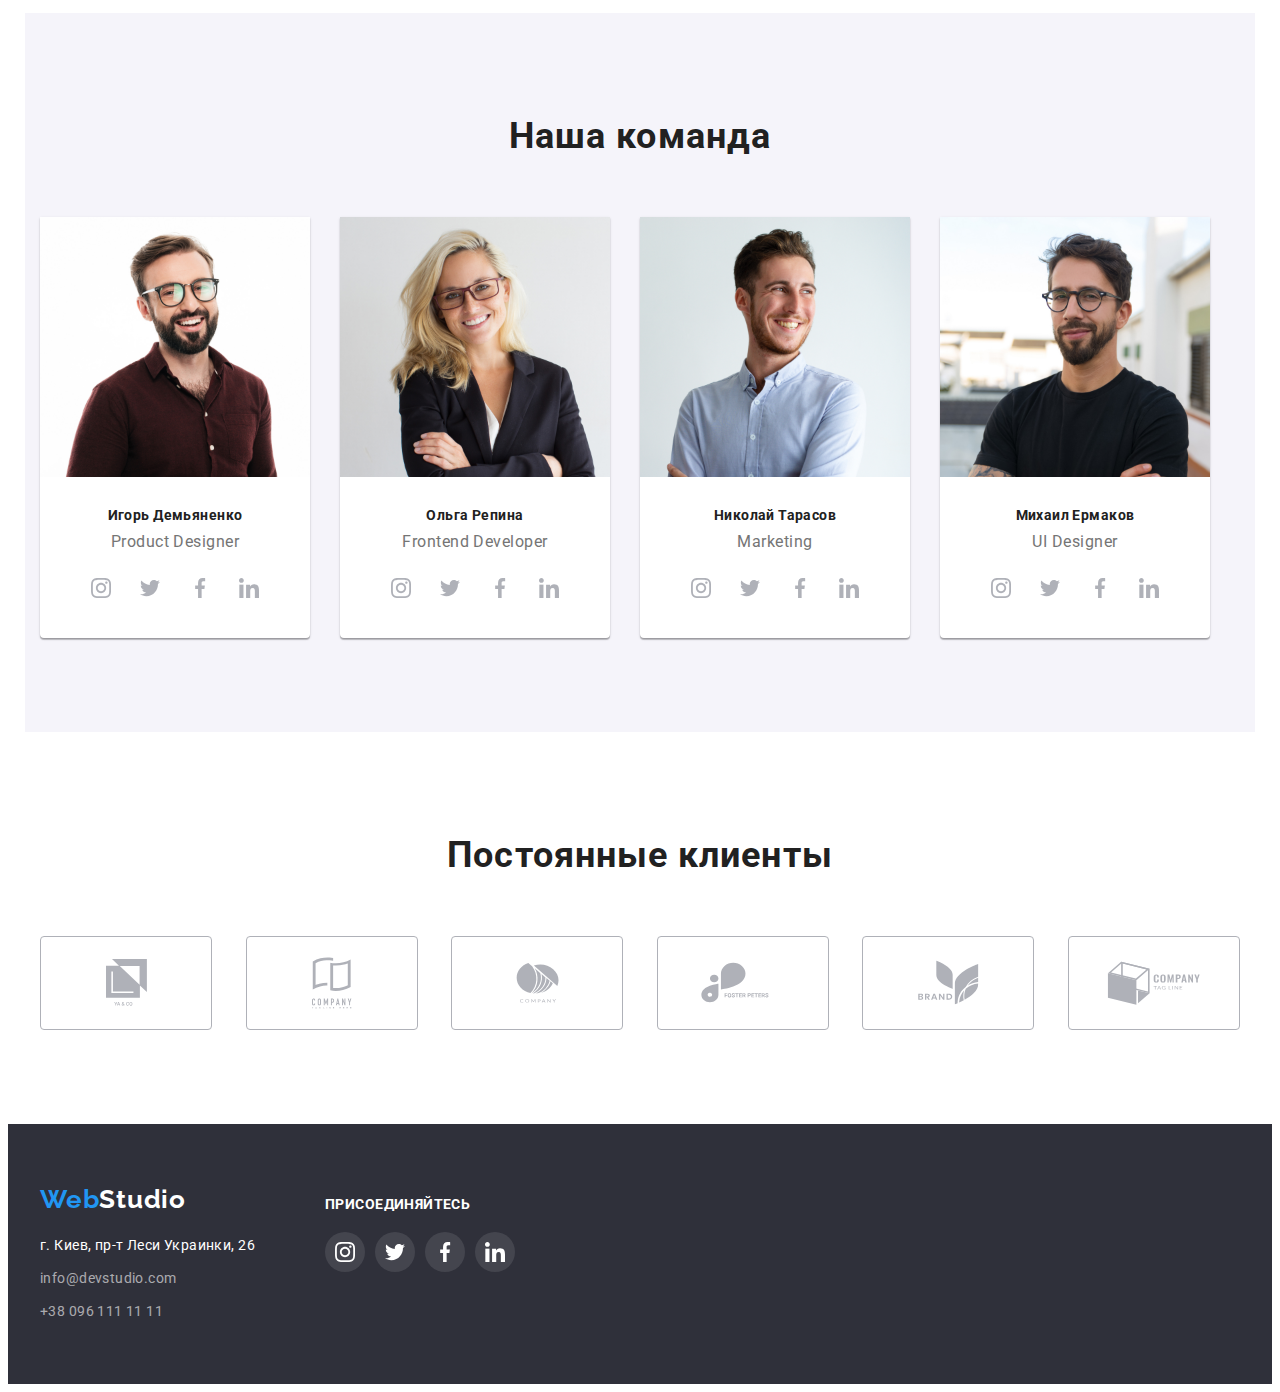
==== commit f51c1462: "klienti svg" ====
--- a/index.html
+++ b/index.html
@@ -62,73 +62,73 @@
         <h1 class="osnovnaya-h1">ЭФФЕКТИВНЫЕ РЕШЕНИЯ ДЛЯ ВАШЕГО БИЗНЕСА</h1>
         <button class="button-osnov" type="button">Заказать услугу</button>
     </section>
-        <section class="sec-chem-mi first-background container">
-<!--            <div class="first-background pad">-->
-            <ul class="chem-mi-ul container">
-                <li class="chem-mi-li">
-                    <div class="chem-mi-li-svg">
+    <section class="sec-chem-mi first-background container">
+        <!--            <div class="first-background pad">-->
+        <ul class="chem-mi-ul container">
+            <li class="chem-mi-li">
+                <div class="chem-mi-li-svg">
                     <svg width="70" height="70">
                         <use href="./images/sprite.svg#icon-antenna"></use>
                     </svg>
-                    </div>
-                    <h3 class="chem-mi-h3">Внимание к деталям</h3>
-                    <p class="h3-text">
-                        Идейные соображения, а также начало повседневной работы по
-                        формированию позиции.
-                    </p>
-                </li>
-                <li class="chem-mi-li">
-                    <div class="chem-mi-li-svg">
-                        <svg width="70" height="70">
-                            <use href="./images/sprite.svg#icon-clock"></use>
-                        </svg>
-                    </div>
-                    <h3 class="chem-mi-h3">Пунктуальность</h3>
-                    <p class="h3-text">
-                        Задача организации, в особенности же рамки и место обучения кадров
-                        влечет за собой.
-                    </p>
-                </li>
-                <li class="chem-mi-li">
-                    <div class="chem-mi-li-svg">
-                        <svg width="70" height="70">
-                            <use href="./images/sprite.svg#icon-diagram"></use>
-                        </svg>
-                    </div>
-                    <h3 class="chem-mi-h3">Планирование</h3>
-                    <p class="h3-text">
-                        Равным образом консультация с широким активом в значительной степени
-                        обуславливает.
-                    </p>
-                </li>
-                <li class="chem-mi-li">
-                    <div class="chem-mi-li-svg">
-                        <svg width="70" height="70">
-                            <use href="./images/sprite.svg#icon-astronaut"></use>
-                        </svg>
-                    </div>
-                    <h3 class="chem-mi-h3">Современные технологии</h3>
-                    <p class="h3-text">
-                        Значимость этих проблем настолько очевидна, что реализация плановых
-                        заданий.
-                    </p>
-                </li>
-            </ul>
-        </section>
-        <section class="o-rabote container">
-            <h2 class="o-rabote-h2">Чем мы занимаемся</h2>
-            <ul class="o-rabote-ul">
-                <li class="o-rabote-li">
-                    <img src="images/rab-1.jpg" alt="рабочий стол" width="370"/>
-                </li>
-                <li class="o-rabote-li">
-                    <img src="images/rab-2.jpg" alt="мобильный" width="370"/>
-                </li>
-                <li class="o-rabote-li">
-                    <img src="images/rab-3.jpg" alt="планшет" width="370"/>
-                </li>
-            </ul>
-        </section>
+                </div>
+                <h3 class="chem-mi-h3">Внимание к деталям</h3>
+                <p class="h3-text">
+                    Идейные соображения, а также начало повседневной работы по
+                    формированию позиции.
+                </p>
+            </li>
+            <li class="chem-mi-li">
+                <div class="chem-mi-li-svg">
+                    <svg width="70" height="70">
+                        <use href="./images/sprite.svg#icon-clock"></use>
+                    </svg>
+                </div>
+                <h3 class="chem-mi-h3">Пунктуальность</h3>
+                <p class="h3-text">
+                    Задача организации, в особенности же рамки и место обучения кадров
+                    влечет за собой.
+                </p>
+            </li>
+            <li class="chem-mi-li">
+                <div class="chem-mi-li-svg">
+                    <svg width="70" height="70">
+                        <use href="./images/sprite.svg#icon-diagram"></use>
+                    </svg>
+                </div>
+                <h3 class="chem-mi-h3">Планирование</h3>
+                <p class="h3-text">
+                    Равным образом консультация с широким активом в значительной степени
+                    обуславливает.
+                </p>
+            </li>
+            <li class="chem-mi-li">
+                <div class="chem-mi-li-svg">
+                    <svg width="70" height="70">
+                        <use href="./images/sprite.svg#icon-astronaut"></use>
+                    </svg>
+                </div>
+                <h3 class="chem-mi-h3">Современные технологии</h3>
+                <p class="h3-text">
+                    Значимость этих проблем настолько очевидна, что реализация плановых
+                    заданий.
+                </p>
+            </li>
+        </ul>
+    </section>
+    <section class="o-rabote container">
+        <h2 class="o-rabote-h2">Чем мы занимаемся</h2>
+        <ul class="o-rabote-ul">
+            <li class="o-rabote-li">
+                <img src="images/rab-1.jpg" alt="рабочий стол" width="370"/>
+            </li>
+            <li class="o-rabote-li">
+                <img src="images/rab-2.jpg" alt="мобильный" width="370"/>
+            </li>
+            <li class="o-rabote-li">
+                <img src="images/rab-3.jpg" alt="планшет" width="370"/>
+            </li>
+        </ul>
+    </section>
     <section class="nasha-komanda container">
         <h2>Наша команда</h2>
         <ul class="nasha-komanda-ul">
@@ -139,24 +139,24 @@
                     <p class="proffesia">Product Designer</p>
                     <div class="div-logo-link">
                         <a class="a-logo-link" href="">
-                        <svg class="logo-link" width="20" height="20">
-                            <use href="./images/sprite.svg#icon-instagram"></use>
-                        </svg>
-                        </a>
-                        <a class="a-logo-link" href="">
-                        <svg class="logo-link" width="20" height="20">
-                            <use href="./images/sprite.svg#icon-twitter"></use>
-                        </svg>
-                        </a>
-                        <a class="a-logo-link" href="">
-                        <svg class="logo-link" width="20" height="20">>
-                            <use href="./images/sprite.svg#icon-facebook"></use>
-                        </svg>
-                        </a>
-                        <a class="a-logo-link" href="">
-                        <svg class="logo-link" width="20" height="20">>
-                            <use href="./images/sprite.svg#icon-linkedin"></use>
-                        </svg>
+                            <svg class="logo-link" width="20" height="20">
+                                <use href="./images/sprite.svg#icon-instagram"></use>
+                            </svg>
+                        </a>
+                        <a class="a-logo-link" href="">
+                            <svg class="logo-link" width="20" height="20">
+                                <use href="./images/sprite.svg#icon-twitter"></use>
+                            </svg>
+                        </a>
+                        <a class="a-logo-link" href="">
+                            <svg class="logo-link" width="20" height="20">>
+                                <use href="./images/sprite.svg#icon-facebook"></use>
+                            </svg>
+                        </a>
+                        <a class="a-logo-link" href="">
+                            <svg class="logo-link" width="20" height="20">>
+                                <use href="./images/sprite.svg#icon-linkedin"></use>
+                            </svg>
                         </a>
                     </div>
                 </div>
@@ -226,39 +226,39 @@
                     <p class="proffesia">UI Designer</p>
                     <ul class="div-logo-link">
                         <li>
-                        <a class="a-logo-link" href="">
-                            <svg class="logo-link" width="20" height="20">
-                                <use href="./images/sprite.svg#icon-instagram"></use>
-                            </svg>
-                        </a>
+                            <a class="a-logo-link" href="">
+                                <svg class="logo-link" width="20" height="20">
+                                    <use href="./images/sprite.svg#icon-instagram"></use>
+                                </svg>
+                            </a>
                         </li>
                         <li>
-                        <a class="a-logo-link" href="">
-                            <svg class="logo-link" width="20" height="20">
-                                <use href="./images/sprite.svg#icon-twitter"></use>
-                            </svg>
-                        </a>
+                            <a class="a-logo-link" href="">
+                                <svg class="logo-link" width="20" height="20">
+                                    <use href="./images/sprite.svg#icon-twitter"></use>
+                                </svg>
+                            </a>
                         </li>
                         <li>
-                        <a class="a-logo-link" href="">
-                            <svg class="logo-link" width="20" height="20">
-                                <use href="./images/sprite.svg#icon-facebook"></use>
-                            </svg>
-                        </a>
+                            <a class="a-logo-link" href="">
+                                <svg class="logo-link" width="20" height="20">
+                                    <use href="./images/sprite.svg#icon-facebook"></use>
+                                </svg>
+                            </a>
                         </li>
                         <li>
-                        <a class="a-logo-link" href="">
-                            <svg class="logo-link" width="20" height="20">>
-                                <use href="./images/sprite.svg#icon-linkedin"></use>
-                            </svg>
-                        </a>
+                            <a class="a-logo-link" href="">
+                                <svg class="logo-link" width="20" height="20">>
+                                    <use href="./images/sprite.svg#icon-linkedin"></use>
+                                </svg>
+                            </a>
                         </li>
                     </ul>
                 </div>
             </li>
         </ul>
     </section>
-<!--========================Klienti===========================================    -->
+    <!--========================Klienti===========================================    -->
     <section class="klienti">
         <h2>
             Постоянные клиенты
@@ -266,42 +266,42 @@
         <ul class="ul-klienti container">
             <li class="li-klienti">
                 <a class="a-klienti" href="#">
-                    <svg class="klient-svg" width="106" height="60">
+                    <svg class="klient-svg" width="41" height="47">
                         <use href="./images/sprite.svg#icon-group"></use>
                     </svg>
                 </a>
             </li>
             <li class="li-klienti">
                 <a class="a-klienti" href="#">
-                    <svg class="klient-svg" width="106" height="60">
+                    <svg class="klient-svg" width="40" height="52">
                         <use href="./images/sprite.svg#icon-group-1"></use>
                     </svg>
                 </a>
             </li>
             <li class="li-klienti">
                 <a class="a-klienti" href="#">
-                    <svg class="klient-svg" width="106" height="60">
+                    <svg class="klient-svg" width="43" height="41">
                         <use href="./images/sprite.svg#icon-group-2"></use>
                     </svg>
                 </a>
             </li>
             <li class="li-klienti">
                 <a class="a-klienti" href="#">
-                    <svg class="klient-svg" width="106" height="60">
+                    <svg class="klient-svg" width="84" height="41">
                         <use href="./images/sprite.svg#icon-group-3"></use>
                     </svg>
                 </a>
             </li>
             <li class="li-klienti">
                 <a class="a-klienti" href="#">
-                    <svg class="klient-svg" width="106" height="60">
+                    <svg class="klient-svg" width="63" height="45">
                         <use href="./images/sprite.svg#icon-group-4"></use>
                     </svg>
                 </a>
             </li>
             <li class="li-klienti">
                 <a class="a-klienti" href="#">
-                    <svg class="klient-svg" width="106" height="60">
+                    <svg class="klient-svg" width="94" height="44">
                         <use href="./images/sprite.svg#icon-group-5"></use>
                     </svg>
                 </a>
@@ -313,53 +313,53 @@
 <!--===================================FOOTER==============================================-->
 <footer>
     <section class="foot">
-    <div class="div-footer ">
-        <a href="index.html" class="logo-foot link footer">Web<span class="studio-white">Studio</span></a>
-        <address>г. Киев, пр-т Леси Украинки, 26</address>
-        <ul>
-            <li class="foot-a">
-                <a class="mail link" href="mailto:info@devstudio.com">info@devstudio.com</a>
-            </li>
-            <li>
-                <a class="tel link" href="tel:+38961111111">+38 096 111 11 11</a>
-            </li>
-        </ul>
-    </div>
-    <div class="foot-connect">
-        <p class="text-pris">
-            присоединяйтесь
-        </p>
-        <ul class="div-logo-link">
-            <li class="foot-li">
-                <a class="a-logo-foot" href="">
-                    <svg class="a-logo-foot-svg" width="20" height="20">
-                        <use href="./images/sprite.svg#icon-instagram"></use>
-                    </svg>
-                </a>
-            </li>
-            <li class="foot-li">
-                <a class="a-logo-foot" href="">
-                    <svg class="a-logo-foot-svg" width="20" height="20">
-                        <use href="./images/sprite.svg#icon-twitter"></use>
-                    </svg>
-                </a>
-            </li>
-            <li class="foot-li">
-                <a class="a-logo-foot" href="">
-                    <svg class="a-logo-foot-svg" width="20" height="20">
-                        <use href="./images/sprite.svg#icon-facebook"></use>
-                    </svg>
-                </a>
-            </li>
-            <li class="foot-li">
-                <a class="a-logo-foot" href="">
-                    <svg class="a-logo-foot-svg" width="20" height="20">
-                        <use href="./images/sprite.svg#icon-linkedin"></use>
-                    </svg>
-                </a>
-            </li>
-        </ul>
-    </div>
+        <div class="div-footer ">
+            <a href="index.html" class="logo-foot link footer">Web<span class="studio-white">Studio</span></a>
+            <address>г. Киев, пр-т Леси Украинки, 26</address>
+            <ul>
+                <li class="foot-a">
+                    <a class="mail link" href="mailto:info@devstudio.com">info@devstudio.com</a>
+                </li>
+                <li>
+                    <a class="tel link" href="tel:+38961111111">+38 096 111 11 11</a>
+                </li>
+            </ul>
+        </div>
+        <div class="foot-connect">
+            <p class="text-pris">
+                присоединяйтесь
+            </p>
+            <ul class="div-logo-link">
+                <li class="foot-li">
+                    <a class="a-logo-foot" href="">
+                        <svg class="a-logo-foot-svg" width="20" height="20">
+                            <use href="./images/sprite.svg#icon-instagram"></use>
+                        </svg>
+                    </a>
+                </li>
+                <li class="foot-li">
+                    <a class="a-logo-foot" href="">
+                        <svg class="a-logo-foot-svg" width="20" height="20">
+                            <use href="./images/sprite.svg#icon-twitter"></use>
+                        </svg>
+                    </a>
+                </li>
+                <li class="foot-li">
+                    <a class="a-logo-foot" href="">
+                        <svg class="a-logo-foot-svg" width="20" height="20">
+                            <use href="./images/sprite.svg#icon-facebook"></use>
+                        </svg>
+                    </a>
+                </li>
+                <li class="foot-li">
+                    <a class="a-logo-foot" href="">
+                        <svg class="a-logo-foot-svg" width="20" height="20">
+                            <use href="./images/sprite.svg#icon-linkedin"></use>
+                        </svg>
+                    </a>
+                </li>
+            </ul>
+        </div>
     </section>
 </footer>
 <!--===================================FOOTER=END==========================================-->
--- a/css/style.css
+++ b/css/style.css
@@ -149,7 +149,7 @@
 
 /*main*/
 .osnovnaya {
-    background-image: url("../images/overlay.png"),url(../images/hero-back.jpg);
+    background-image: linear-gradient(rgba(47,48,58,0.4),rgba(47,48,58,0.4)), url(../images/hero-back.jpg);
     background-color: #2F303A;
     max-width: 1600px;
     text-align: center;
@@ -219,11 +219,17 @@
 .chem-mi-li:not(:last-child) {
     margin-right: 30px;
 }
+
 .chem-mi-li-svg{
-    padding: 25px 100px ;
+    /*padding: 25px 100px ;*/
+    width: 270px;
+    height: 120px;
     background-color: #F5F4FA;
     border-radius: 5px;
     margin-bottom: 30px;
+    display: flex;
+    justify-content: center;
+    align-items: center;
 }
 .chem-mi-h3 {
     text-transform: var(--upper-text-transform);
@@ -274,7 +280,7 @@
 
 .nasha-komanda-li-div {
     text-align: center;
-    padding: 30px 0;
+    padding: 30px 32px;
 }
 
 .nasha-komanda-h3 {
@@ -288,6 +294,10 @@
 .logo-link{
     display: flex;
     fill: #AFB1B8;
+}
+.a-logo-link svg:hover,
+.a-logo-link svg:focus{
+    fill: #ffffff;
 }
 
 .a-logo-link{
@@ -302,7 +312,8 @@
 .a-logo-link:focus{
     background-color: #2196F3;
 }
-.a-logo-link:hover svg {
+ .a-logo-link:hover svg,
+ .a-logo-link:focus svg {
     fill: #ffffff;
 }
 
@@ -317,7 +328,7 @@
 }
 /*=================================Klienti==============================================*/
 .klienti{
-    padding: 94px;
+    padding: 94px 0;
 }
 
 .ul-klienti {
@@ -325,23 +336,33 @@
     justify-content: space-between;
 }
 .li-klienti{
+    /*width: 170px;*/
+    /*height: 92px;*/
+    /*border: 1px solid #AFB1B8;*/
+    /*border-radius: 4px;*/
+    /*padding: 16px 32px;*/
+    /*display: flex;*/
+    /*align-items: center;*/
+    /*justify-content: center;*/
+}
+.a-klienti:hover svg,
+.a-klienti:focus svg {
+    fill: var(--hov-blue-color);
+}
+.a-klienti:hover,
+.a-klienti:focus {
+    border-color: var(--hov-blue-color);
+}
+.a-klienti {
+    fill:#AFB1B8;
     width: 170px;
     height: 92px;
     border: 1px solid #AFB1B8;
     border-radius: 4px;
-    padding: 16px 32px;
+    /*padding: 16px 32px;*/
     display: flex;
     align-items: center;
     justify-content: center;
-}
-.li-klienti:hover svg {
-    fill: var(--hov-blue-color);
-}
-.li-klienti:hover{
-    border-color: var(--hov-blue-color);
-}
-.a-klienti {
-    fill:#AFB1B8;
 }
 
 /*=================================Porfolio.html==============================================*/
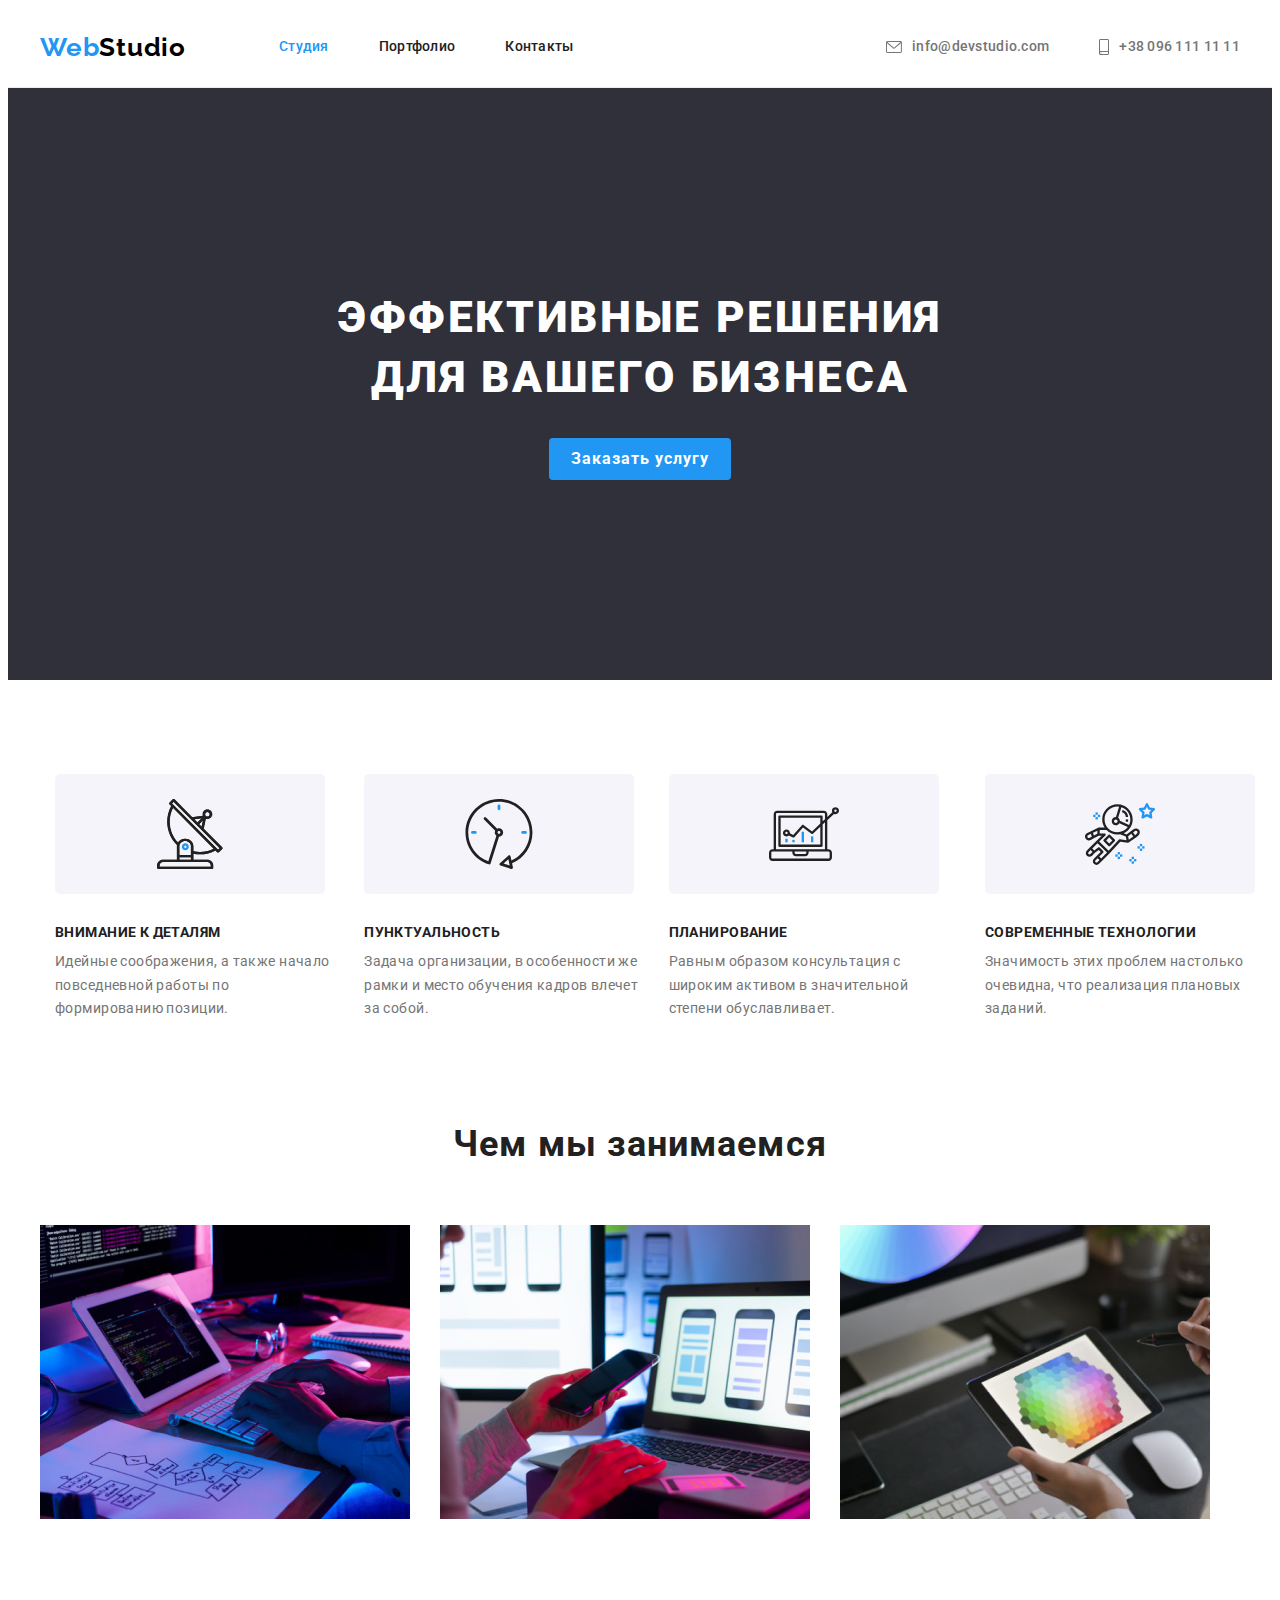
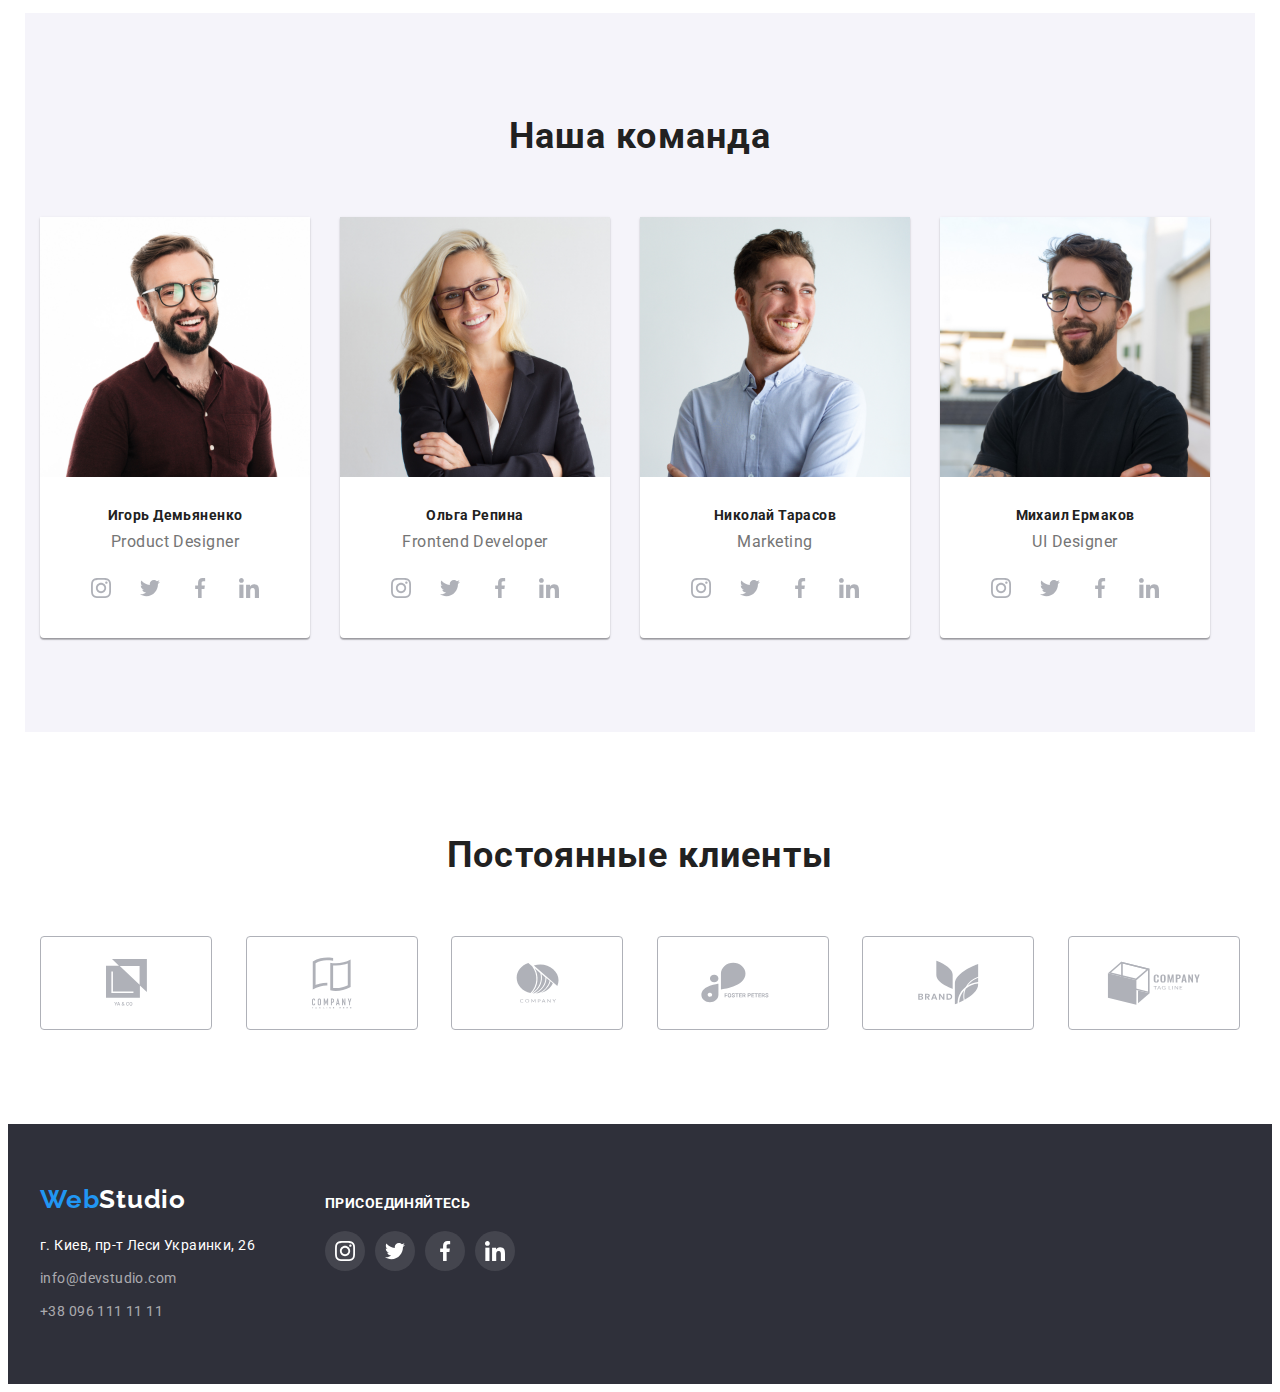
==== commit fde822ee: "foot flex" ====
--- a/index.html
+++ b/index.html
@@ -313,6 +313,7 @@
 <!--===================================FOOTER==============================================-->
 <footer>
     <section class="foot">
+        <div class="foot-all-div">
         <div class="div-footer ">
             <a href="index.html" class="logo-foot link footer">Web<span class="studio-white">Studio</span></a>
             <address>г. Киев, пр-т Леси Украинки, 26</address>
@@ -360,6 +361,7 @@
                 </li>
             </ul>
         </div>
+        </div>
     </section>
 </footer>
 <!--===================================FOOTER=END==========================================-->
--- a/css/style.css
+++ b/css/style.css
@@ -509,8 +509,12 @@
     text-transform: uppercase;
     margin-bottom: 20px;
 }
-.foot-connect{
-    margin-top: 12px;
+/*.foot-connect{*/
+/*    margin-top: 12px;*/
+/*}*/
+.foot-all-div{
+    display: flex;
+    align-items: baseline;
 }
 .a-logo-foot{
     display: flex;
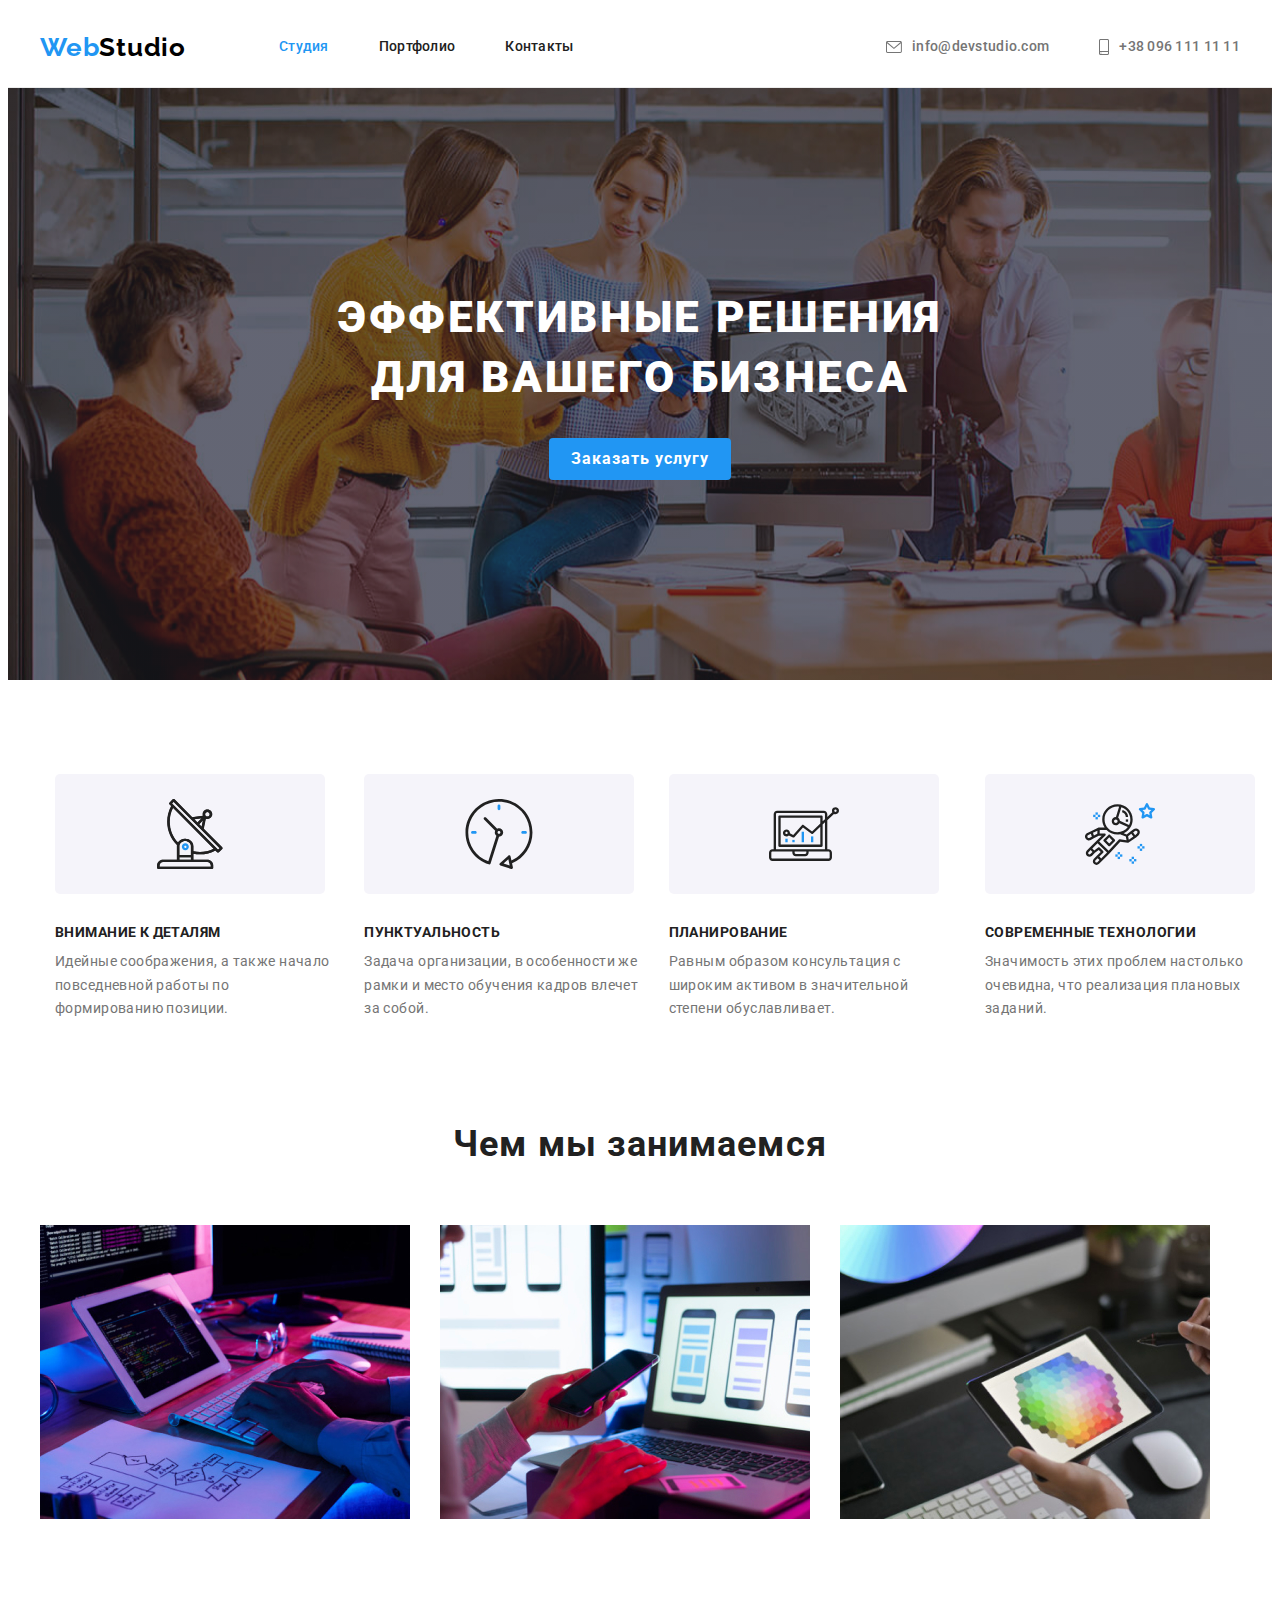
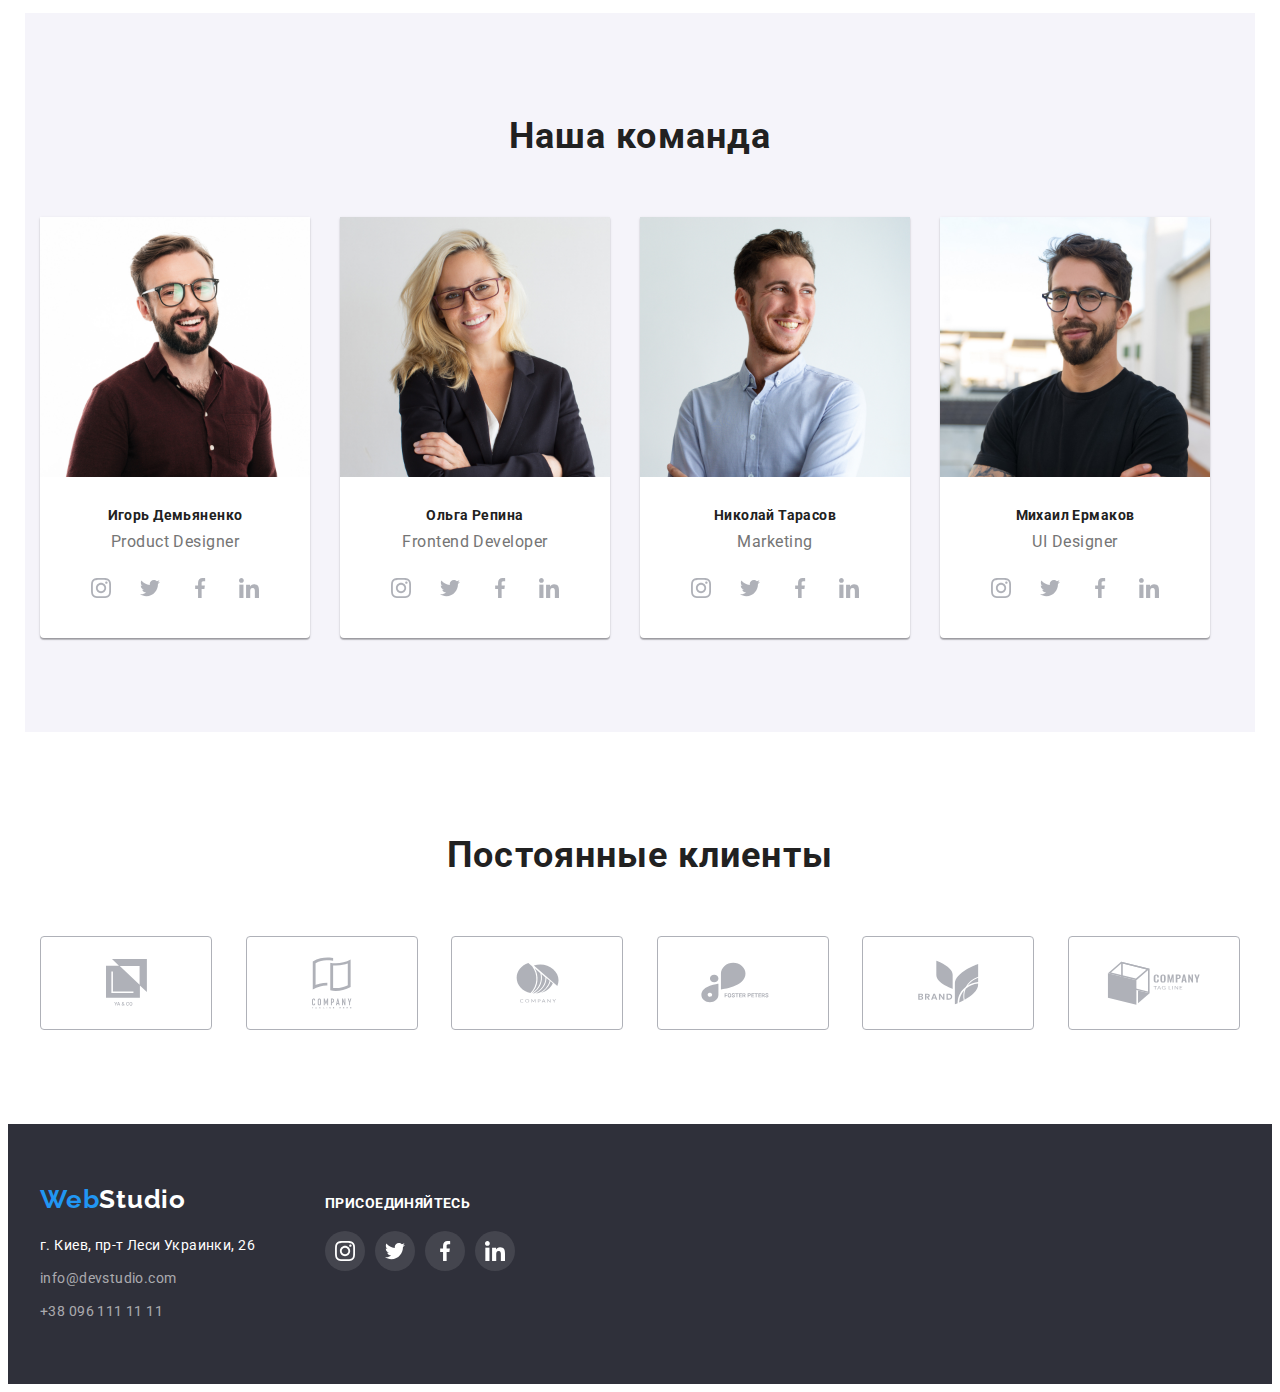
==== commit 22121b50: "pic" ====
--- a/index.html
+++ b/index.html
@@ -309,8 +309,8 @@
         </ul>
     </section>
 </main>
-<!--==================================MAIN END=============================================-->
-<!--===================================FOOTER==============================================-->
+<!--==================================MAIN END==============================================-->
+<!--===================================FOOTER===============================================-->
 <footer>
     <section class="foot">
         <div class="foot-all-div">
